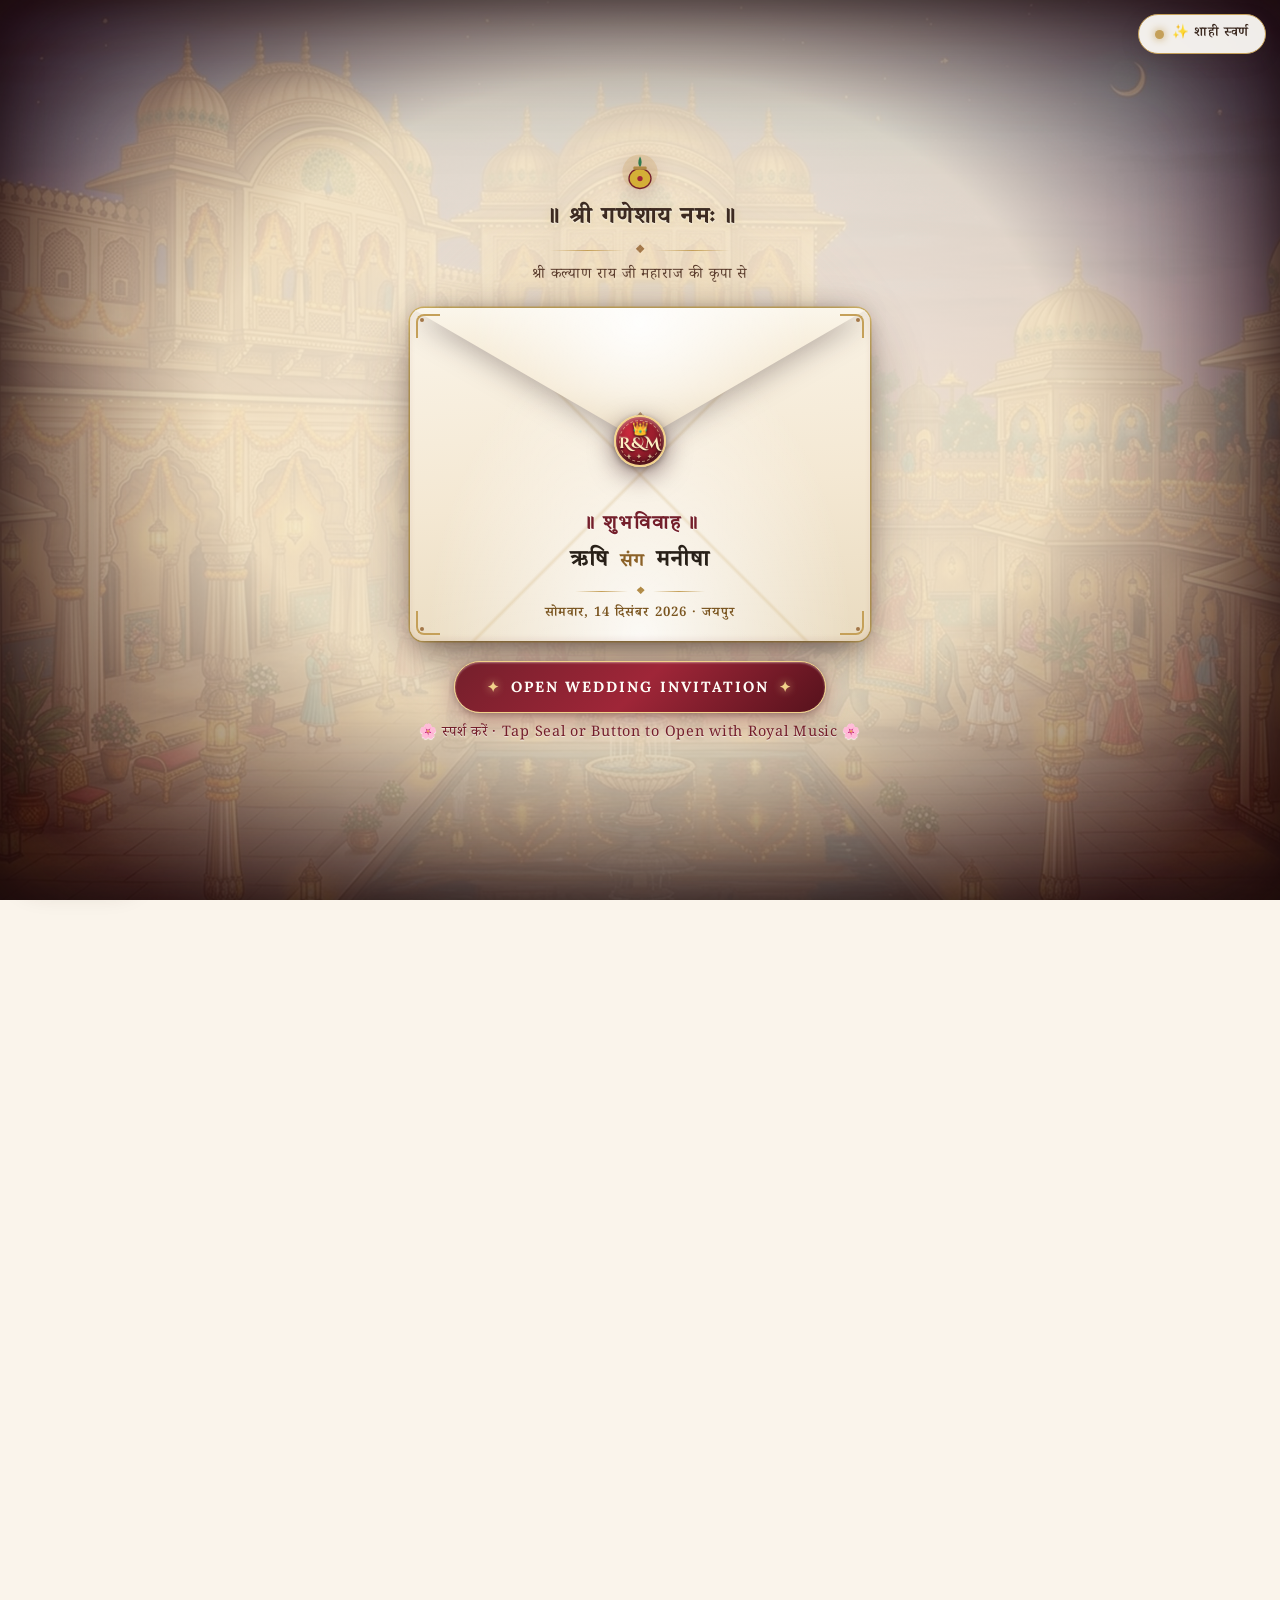
==== index.html @ 713d60d2 "Royal Rajasthani Wedding Invitation - Rishi & Manisha (Jaipur, Dec 14, 2026)" ====
<!DOCTYPE html>
<html lang="hi">
<head>
  <meta charset="UTF-8">
  <meta http-equiv="refresh" content="0; url=rajasthani/index.html">
  <meta name="viewport" content="width=device-width, initial-scale=1.0">
  <title>Rishi & Manisha · Royal Rajasthani Wedding Invitation</title>
  <script>
    window.location.replace("rajasthani/index.html" + window.location.search + window.location.hash);
  </script>
</head>
<body style="margin:0; min-height:100vh; display:flex; align-items:center; justify-content:center; background:#FFF9E9; font-family:sans-serif; text-align:center; padding:20px;">
  <div>
    <h2 style="color:#741F2B; margin:0 0 10px;">॥ श्री गणेशाय नमः ॥</h2>
    <p style="color:#B18A45; margin:0 0 15px;">Opening Royal Rajasthani Wedding Invitation...</p>
    <p><a href="rajasthani/index.html" style="color:#741F2B; text-decoration:underline; font-weight:bold;">Click here if not redirected automatically</a></p>
  </div>
</body>
</html>
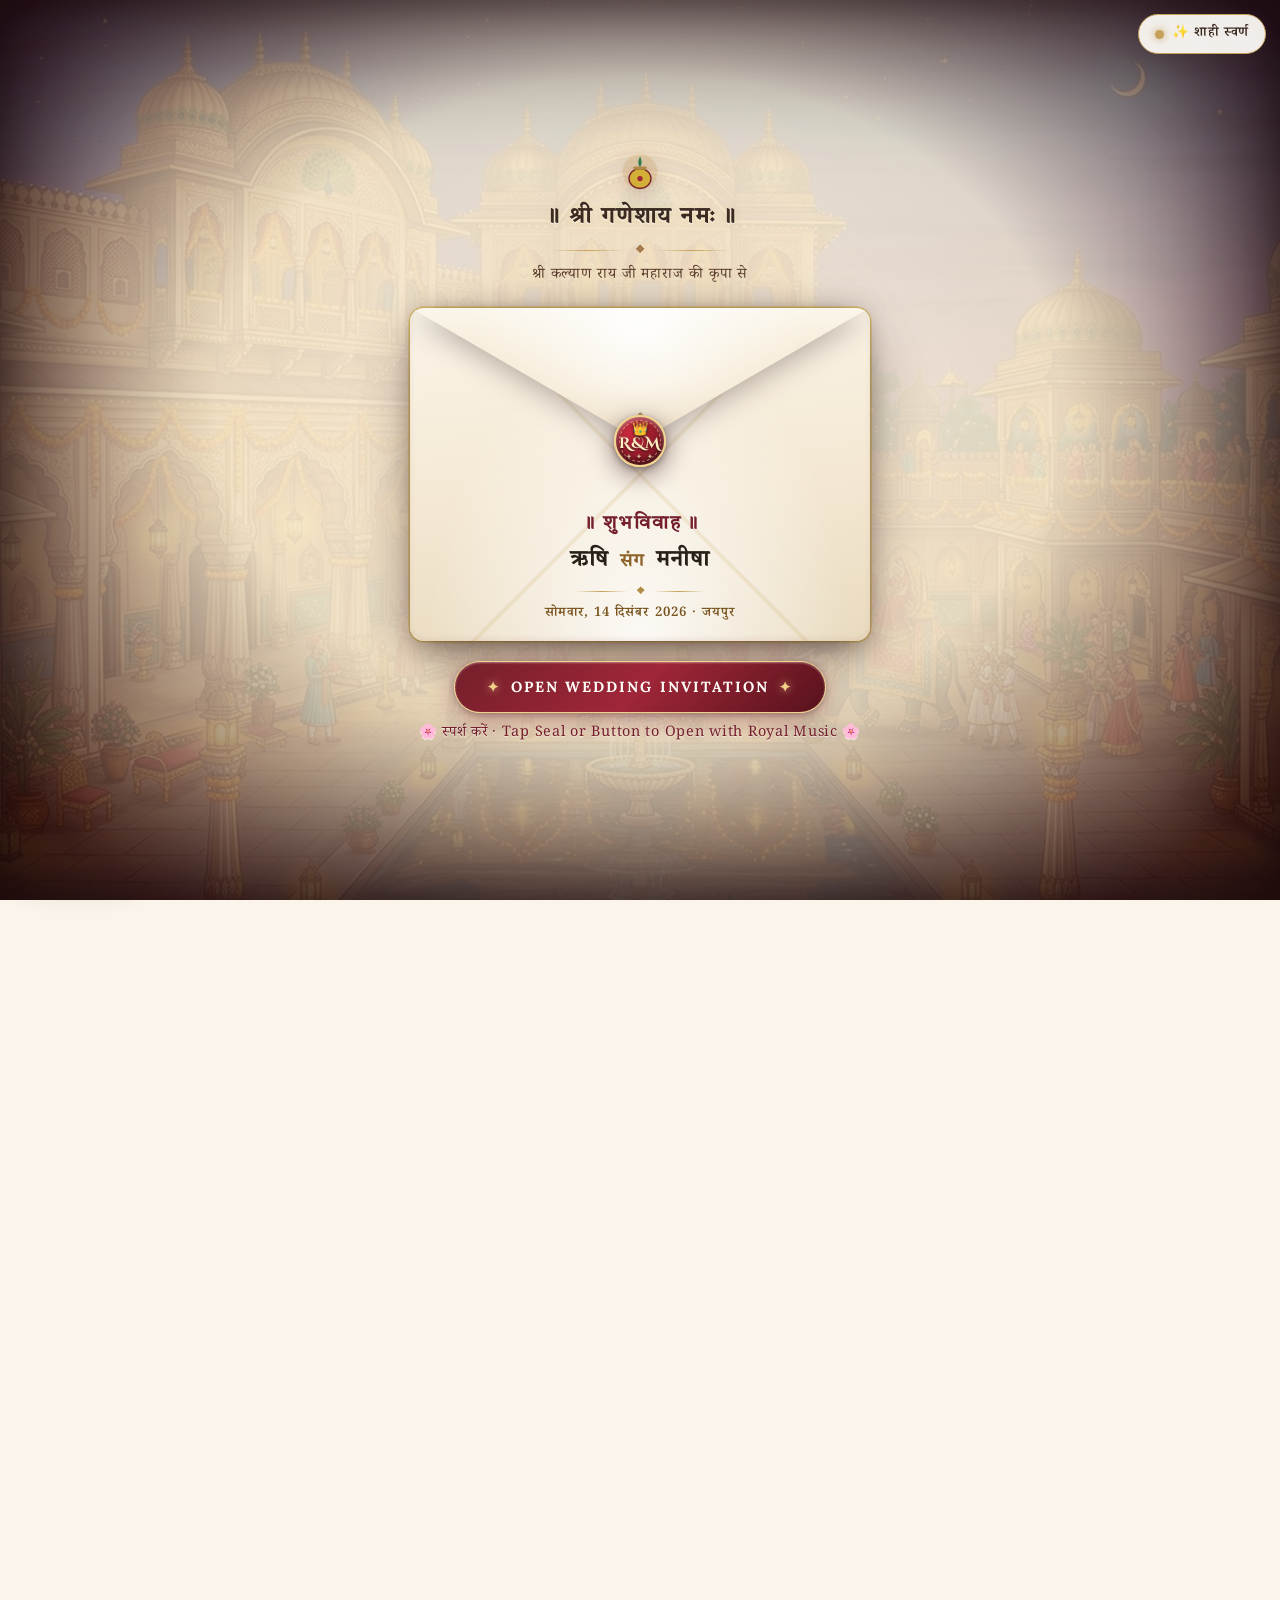
==== commit df0ead7e: "Configure root static deployment for Vercel and GitHub Pages with direct assets" ====
--- a/index.html
+++ b/index.html
@@ -1,19 +1,471 @@
 <!DOCTYPE html>
-<html lang="hi">
+<html lang="hi" data-theme="gold">
 <head>
   <meta charset="UTF-8">
-  <meta http-equiv="refresh" content="0; url=rajasthani/index.html">
-  <meta name="viewport" content="width=device-width, initial-scale=1.0">
-  <title>Rishi & Manisha · Royal Rajasthani Wedding Invitation</title>
-  <script>
-    window.location.replace("rajasthani/index.html" + window.location.search + window.location.hash);
-  </script>
+  <meta name="viewport" content="width=device-width, initial-scale=1.0, viewport-fit=cover">
+  <title>Rishi & Manisha · Shubh Vivah</title>
+  <meta name="description" content="ऋषि एवं मनीषा का शुभविवाह · सोमवार, 14 दिसंबर 2026 · जयपुर">
+  <meta name="theme-color" content="#FAF4EB">
+  <link rel="preconnect" href="https://fonts.googleapis.com">
+  <link rel="preconnect" href="https://fonts.gstatic.com" crossorigin>
+  <link href="https://fonts.googleapis.com/css2?family=Alex+Brush&family=Cinzel:wght@400;600;700;800&family=Cinzel+Decorative:wght@700&family=Cormorant+Garamond:ital,wght@0,400;0,600;0,700;1,400;1,600&family=Lora:ital,wght@0,400;0,500;0,600;1,400&family=Noto+Serif+Devanagari:wght@400;500;600;700&family=Tiro+Devanagari+Hindi:ital@0;1&display=swap" rel="stylesheet">
+  <link rel="stylesheet" href="styles.css?v=royal_v3">
 </head>
-<body style="margin:0; min-height:100vh; display:flex; align-items:center; justify-content:center; background:#FFF9E9; font-family:sans-serif; text-align:center; padding:20px;">
-  <div>
-    <h2 style="color:#741F2B; margin:0 0 10px;">॥ श्री गणेशाय नमः ॥</h2>
-    <p style="color:#B18A45; margin:0 0 15px;">Opening Royal Rajasthani Wedding Invitation...</p>
-    <p><a href="rajasthani/index.html" style="color:#741F2B; text-decoration:underline; font-weight:bold;">Click here if not redirected automatically</a></p>
+<body class="is-locked">
+
+  <!-- ============ ROYAL RAJASTHANI WELCOME EXPERIENCE ============ -->
+  <div id="intro" class="intro" aria-label="Royal Rajasthani Wedding Invitation">
+    <div class="intro-backdrop"></div>
+    <div class="intro-vignette"></div>
+    <div class="intro-glow"></div>
+
+    <header class="intro-header">
+      <div class="intro-kalash-badge" aria-hidden="true">
+        <svg viewBox="0 0 40 40"><circle cx="20" cy="20" r="16" fill="#C5A059" opacity=".25"/><path d="M20 6 q-3 6 0 10 q3-5 0-10" fill="#2E7A4E"/><ellipse cx="20" cy="26" rx="10" ry="9" fill="#D4AF37" stroke="#741F2B" stroke-width="1.2"/><rect x="14" y="15" width="12" height="3" rx="1" fill="#B18A45"/><circle cx="20" cy="26" r="2.4" fill="#9F2638"/></svg>
+      </div>
+      <p class="intro-mantra tiro">॥ श्री गणेशाय नमः ॥</p>
+      <div class="intro-header-divider"><span></span><b>❖</b><span></span></div>
+      <p class="intro-subhead deva">श्री कल्याण राय जी महाराज की कृपा से</p>
+    </header>
+
+    <!-- Royal Rajasthani Envelope Box -->
+    <div class="envelope" id="envelope" role="button" tabindex="0" aria-label="Tap to open royal wedding invitation">
+      <!-- 4 Ornate Gold Corner Accents -->
+      <span class="env-corner env-corner--tl"></span>
+      <span class="env-corner env-corner--tr"></span>
+      <span class="env-corner env-corner--bl"></span>
+      <span class="env-corner env-corner--br"></span>
+
+      <!-- Inner Back Liner (Silk Velvet Lining with Gold Jaali) -->
+      <div class="env-back">
+        <div class="env-liner"></div>
+      </div>
+
+      <!-- The Royal Gold-Framed Letter Card (hidden inside pocket, glides up majestically on open) -->
+      <div class="env-letter" id="envLetter">
+        <div class="letter-card">
+          <div class="letter-border">
+            <span class="lc-corner lc-tl"></span>
+            <span class="lc-corner lc-tr"></span>
+            <span class="lc-corner lc-bl"></span>
+            <span class="lc-corner lc-br"></span>
+            <p class="letter-mantra deva">॥ ॐ श्री गणेशाय नमः ॥</p>
+            <h3 class="letter-shubh tiro">॥ शुभविवाह ॥</h3>
+            <div class="letter-monogram"><span>R</span><i>&amp;</i><span>M</span></div>
+            <h2 class="letter-couple">RISHI <em>&amp;</em> MANISHA</h2>
+            <div class="letter-divider"><span></span><b>❖</b><span></span></div>
+            <p class="letter-date deva">सोमवार, 14 दिसंबर, 2026</p>
+            <p class="letter-loc">जयपुर, राजस्थान</p>
+          </div>
+        </div>
+      </div>
+
+      <!-- Envelope Front Pocket (Solid Rich Parchment with Gold Foil Embossing) -->
+      <div class="env-pocket">
+        <div class="pocket-content">
+          <p class="pocket-shubh tiro">॥ शुभविवाह ॥</p>
+          <h3 class="pocket-couple tiro">ऋषि <em>संग</em> मनीषा</h3>
+          <div class="pocket-divider"><span></span><b>❖</b><span></span></div>
+          <p class="pocket-auspicious deva">सोमवार, 14 दिसंबर 2026 · जयपुर</p>
+        </div>
+      </div>
+
+      <!-- The Royal Scalloped Arch Flap -->
+      <div class="env-flap" id="envFlap">
+        <div class="flap-body">
+          <div class="flap-gold-trim"></div>
+          <div class="flap-motif">❖</div>
+        </div>
+      </div>
+
+      <!-- 3D Royal Lac Wax Seal (शाही मुहर) -->
+      <button class="env-seal" id="seal" aria-label="Open wedding invitation with Royal Wax Seal" title="Click to break seal & open invitation">
+        <div class="seal-glow"></div>
+        <div class="seal-ring"></div>
+        <div class="seal-stamp">
+          <span class="seal-crown">👑</span>
+          <span class="seal-text">R&amp;M</span>
+          <span class="seal-sub">✦ ✦ ✦</span>
+        </div>
+      </button>
+    </div>
+
+    <!-- Grand Call To Action -->
+    <div class="intro-actions">
+      <button class="btn btn--royal intro-btn" id="openBtn">
+        <span class="btn-shimmer"></span>
+        <span class="btn-gem">✦</span>
+        <span class="btn-label">OPEN WEDDING INVITATION</span>
+        <span class="btn-gem">✦</span>
+      </button>
+      <p class="intro-hint">🌸 स्पर्श करें · Tap Seal or Button to Open with Royal Music 🌸</p>
+    </div>
   </div>
+
+  <!-- ============ TOP CONTROLS: THEME ============ -->
+  <div class="top-controls" id="topControls">
+    <button class="theme-pill" id="themeToggle" aria-label="Toggle theme: Gold / Ruby" title="Switch Theme">
+      <span class="pill-dot" id="themeDot"></span>
+      <span id="themeText">✨ शाही स्वर्ण</span>
+    </button>
+  </div>
+
+  <!-- ============ FLOATING MUSIC PLAYER ============ -->
+  <div class="music" id="music" hidden>
+    <button class="music-disc" id="playBtn" aria-label="Play music" title="Play / Pause">
+      <svg viewBox="0 0 48 48" aria-hidden="true"><circle cx="24" cy="24" r="22" fill="#3C2A21" stroke="#C5A059" stroke-width="2"/><circle cx="24" cy="24" r="15" fill="none" stroke="#C5A059" stroke-width=".8" stroke-dasharray="2 3"/><circle cx="24" cy="24" r="6" fill="#C5A059"/></svg>
+      <span class="music-state" id="playIcon">▶</span>
+    </button>
+    <div class="music-bars" aria-hidden="true"><i></i><i></i><i></i><i></i></div>
+    <button class="music-mute" id="muteBtn" aria-label="Mute" title="Mute / Unmute">🔊</button>
+  </div>
+
+  <main id="main">
+
+    <!-- ============ HERO ============ -->
+    <section id="hero" class="screen hero">
+      <div class="screen-bg hero-bg" id="heroBg">
+        <video class="screen-video" autoplay muted loop playsinline preload="auto">
+          <source media="(orientation: portrait)" src="assets/hero-portrait.mp4" type="video/mp4">
+          <source media="(orientation: landscape)" src="assets/hero-landscape.mp4" type="video/mp4">
+          <source src="assets/hero.mp4" type="video/mp4">
+        </video>
+        <picture class="screen-pic">
+          <source media="(orientation: portrait)" srcset="assets/hero-portrait.jpg">
+          <source media="(orientation: landscape)" srcset="assets/hero-landscape.jpg">
+          <img src="assets/hero-landscape.jpg" alt="Jaipur palace at golden hour seen through a carved jharokha arch" loading="eager">
+        </picture>
+      </div>
+      <div class="hero-content">
+        <p class="h-script">Save the Date</p>
+        <p class="h-line deva hero-mantra">|| ॐ श्री गणेशाय नमः ||</p>
+        <div class="h-line monogram"><span>R</span><i>&amp;</i><span>M</span></div>
+        <h1 class="h-line hero-names">RISHI <em>&amp;</em> MANISHA</h1>
+        <p class="hero-subtitle">ARE GETTING MARRIED</p>
+        <div class="h-line divider"><span></span><b>❖</b><span></span></div>
+        <p class="h-line deva hero-date">सोमवार, 14 दिसंबर, 2026</p>
+      </div>
+      <img class="feather feather--l" id="featherL" src="assets/peacock-feather.svg" alt="" aria-hidden="true">
+      <img class="feather feather--r" id="featherR" src="assets/peacock-feather.svg" alt="" aria-hidden="true">
+      <a href="#ganesh" class="scroll-ind" aria-label="Scroll down"><span></span>Scroll</a>
+    </section>
+
+    <!-- ============ GANESHA ============ -->
+    <section id="ganesh" class="screen ganesh">
+      <div class="screen-bg">
+        <video class="screen-video" autoplay muted loop playsinline preload="metadata">
+          <source media="(orientation: portrait)" src="assets/ganesh-portrait.mp4" type="video/mp4">
+          <source media="(orientation: landscape)" src="assets/ganesh-landscape.mp4" type="video/mp4">
+          <source src="assets/ganesh.mp4" type="video/mp4">
+        </video>
+        <picture class="screen-pic">
+          <source media="(orientation: portrait)" srcset="assets/ganesh-portrait.jpg">
+          <source media="(orientation: landscape)" srcset="assets/ganesh-landscape.jpg">
+          <img src="assets/ganesh-landscape.jpg" alt="Devotional ivory temple background with diyas" loading="lazy">
+        </picture>
+      </div>
+      <div class="ganesh-content">
+        <p class="ganesh-kuldevi deva reveal">|| जय जमवाय माता || &nbsp;❖&nbsp; || श्री हनुमन्ते नमः || &nbsp;❖&nbsp; || श्री भैरूजी महाराज ||</p>
+        <h2 class="tiro ganesh-title reveal">|| श्री गणेशाय नमः ||</h2>
+        <img class="ganesha reveal" src="assets/ganesha.webp" alt="Lord Ganesha illustration in black and antique gold">
+        <p class="shloka deva reveal">विघ्न हरण मंगल करण, गणनायक गणराज।<br>प्रथम निमंत्रण आपको, सकल सुधारो काज॥</p>
+        <p class="shloka deva reveal" style="font-size:0.95rem; opacity:0.85; margin-top:6px;">ॐ वक्रतुण्ड महाकाय, सूर्य कोटि समप्रभः। निर्विघ्नं कुरु मे देव, सर्व कार्येषु सर्वदा॥</p>
+        <div class="interactive-diya-row reveal" style="display:flex; justify-content:center; gap:24px; margin-top:18px;">
+          <button class="interactive-diya" title="Click to light sacred diya / दीप प्रज्ज्वलित करें" aria-label="Light holy lamp">
+            <svg viewBox="0 0 40 40"><circle cx="20" cy="20" r="16" fill="#D8B26E" opacity=".2"/><path class="flame" d="M20 5 q-4 8 0 14 q4-6 0-14z" fill="#FFA500"/><path d="M10 24 q10 8 20 0 q-4 8-10 8 t-10-8z" fill="#C5A059" stroke="#7A5A2A"/><ellipse cx="20" cy="24" rx="10" ry="3" fill="#FFE6A8"/></svg>
+          </button>
+          <button class="interactive-diya" title="Click to light sacred diya / दीप प्रज्ज्वलित करें" aria-label="Light holy lamp">
+            <svg viewBox="0 0 40 40"><circle cx="20" cy="20" r="16" fill="#D8B26E" opacity=".2"/><path class="flame" d="M20 5 q-4 8 0 14 q4-6 0-14z" fill="#FFA500"/><path d="M10 24 q10 8 20 0 q-4 8-10 8 t-10-8z" fill="#C5A059" stroke="#7A5A2A"/><ellipse cx="20" cy="24" rx="10" ry="3" fill="#FFE6A8"/></svg>
+          </button>
+        </div>
+      </div>
+    </section>
+
+    <!-- ============ INVITATION CARD ============ -->
+    <section id="invite" class="screen invite">
+      <div class="screen-bg">
+        <video class="screen-video" autoplay muted loop playsinline preload="metadata">
+          <source media="(orientation: portrait)" src="assets/invite-portrait.mp4" type="video/mp4">
+          <source media="(orientation: landscape)" src="assets/invite-landscape.mp4" type="video/mp4">
+          <source src="assets/invite.mp4" type="video/mp4">
+        </video>
+        <picture class="screen-pic">
+          <source media="(orientation: portrait)" srcset="assets/invite-portrait.jpg">
+          <source media="(orientation: landscape)" srcset="assets/invite-landscape.jpg">
+          <img src="assets/invite-landscape.jpg" alt="Deep royal gold velvet background with fine gold embroidery" loading="lazy">
+        </picture>
+      </div>
+      <article class="card reveal" id="inviteCard">
+        <span class="corner c-tl"></span><span class="corner c-tr"></span><span class="corner c-bl"></span><span class="corner c-br"></span>
+        <div class="card-inner deva">
+          <div class="card-kalash" aria-hidden="true">
+            <svg viewBox="0 0 60 60"><path d="M30 6 q-6 8 0 14 q6-6 0-14z M22 10 q-2 8 6 10 M38 10 q2 8-6 10" fill="#B5592E"/><ellipse cx="30" cy="40" rx="16" ry="14" fill="#C5A15D" stroke="#3C2A21"/><rect x="22" y="22" width="16" height="6" rx="2" fill="#B18A45"/><path d="M22 40 h16" stroke="#3C2A21"/><circle cx="30" cy="40" r="3" fill="#8E2838"/></svg>
+          </div>
+          <p class="c-sm">परमपिता परमेश्वर की असीम अनुकम्पा से</p>
+          <p class="c-strong">श्रीमती विद्या देवी एवं स्व. पं. श्री मुन्नालाल मिश्र</p>
+          <p class="c-sm">अपने सुपौत्र</p>
+          <p class="c-name tiro">आयुष्मान ऋषि</p>
+          <p class="c-par">(सुपुत्र श्रीमती ममता देवी एवं पं. श्री राजेन्द्र कुमार मिश्र)</p>
+          <p class="c-sm">निवासी - जयपुर</p>
+          <p class="c-sang tiro"><span></span>संग<span></span></p>
+          <p class="c-name tiro">आयुष्मती मनीषा</p>
+          <p class="c-par">(सुपौत्री श्रीमती गीता देवी एवं स्व. श्री भोलाराम शर्मा)</p>
+          <p class="c-par">(सुपुत्री श्रीमती संगीता देवी एवं श्री रामचरण शर्मा)</p>
+          <p class="c-sm">निवासी - शिवाजी नगर (जयपुर)</p>
+          <p class="c-sm">के</p>
+          <p class="c-band tiro">|| मंगल परिणय-सूत्र-बन्धन ||</p>
+          <p class="c-body">की मधुर बेला पर वर-वधू को स्नेहिल आशीर्वाद प्रदान करने हेतु आपको सादर आमंत्रित करते हैं।</p>
+        </div>
+      </article>
+    </section>
+
+    <!-- ============ BRIDE & GROOM ============ -->
+    <section id="couple" class="screen couple">
+      <div class="screen-bg">
+        <video class="screen-video" autoplay muted loop playsinline preload="metadata">
+          <source media="(orientation: portrait)" src="assets/couple-portrait.mp4" type="video/mp4">
+          <source media="(orientation: landscape)" src="assets/couple-landscape.mp4" type="video/mp4">
+          <source src="assets/couple.mp4" type="video/mp4">
+        </video>
+        <picture class="screen-pic">
+          <source media="(orientation: portrait)" srcset="assets/couple-portrait.jpg">
+          <source media="(orientation: landscape)" srcset="assets/couple-landscape.jpg">
+          <img src="assets/couple-landscape.jpg" alt="Interior of royal Rajasthani palace hall" loading="lazy">
+        </picture>
+      </div>
+      <div class="couple-wrap">
+        <header class="sec-head sec-head--light reveal">
+          <p class="eyebrow-script">Celebrating the Moments</p>
+          <h2 class="meet-title">OUR MOMENTS</h2>
+          <div class="divider"><span></span><b>❖</b><span></span></div>
+          <p class="deva sub">॥ वर · वधू परिचय ॥</p>
+        </header>
+        <div class="couple-grid">
+          <figure class="person person--groom reveal">
+            <div class="person-frame">
+              <video class="person-video" autoplay muted loop playsinline preload="metadata">
+                <source src="assets/groom.mp4" type="video/mp4">
+              </video>
+              <img src="assets/groom.webp" alt="Portrait of the groom Rishi in a royal Rajasthani safa and sherwani">
+            </div>
+            <figcaption>
+              <span class="role">THE GROOM · वर</span>
+              <h3 class="tiro">आयुष्मान ऋषि</h3>
+              <p class="card-quote">"In her warmth and grace, I found my lifelong home."</p>
+              <div class="card-p-divider"><span></span><b>❖</b><span></span></div>
+              <p class="deva parents">सुपुत्र श्रीमती ममता देवी एवं<br>पं. श्री राजेन्द्र कुमार मिश्र</p>
+              <p class="loc">📍 <span class="deva">जयपुर</span></p>
+            </figcaption>
+          </figure>
+          <div class="couple-mono reveal" aria-hidden="true">
+            <div class="monogram monogram--ring"><span>R</span><i>&amp;</i><span>M</span></div>
+          </div>
+          <figure class="person person--bride reveal">
+            <div class="person-frame">
+              <video class="person-video" autoplay muted loop playsinline preload="metadata">
+                <source src="assets/bride.mp4" type="video/mp4">
+              </video>
+              <img src="assets/bride.webp" alt="Portrait of the bride Manisha in a red Rajasthani odhni and bridal jewellery">
+            </div>
+            <figcaption>
+              <span class="role">THE BRIDE · वधू</span>
+              <h3 class="tiro">आयुष्मती मनीषा</h3>
+              <p class="card-quote">"In his gentle presence, I found my forever anchor."</p>
+              <div class="card-p-divider"><span></span><b>❖</b><span></span></div>
+              <p class="deva parents">सुपुत्री श्रीमती गीता देवी एवं स्व. श्री भोलाराम शर्मा<br>श्रीमती संगीता देवी एवं श्री रामचरण शर्मा</p>
+              <p class="loc">📍 <span class="deva">शिवाजी नगर, जयपुर</span></p>
+            </figcaption>
+          </figure>
+        </div>
+      </div>
+    </section>
+
+    <!-- ============ COUNTDOWN ============ -->
+    <section id="countdown" class="screen countdown">
+      <div class="screen-bg">
+        <video class="screen-video" autoplay muted loop playsinline preload="metadata">
+          <source media="(orientation: portrait)" src="assets/countdown-portrait.mp4" type="video/mp4">
+          <source media="(orientation: landscape)" src="assets/countdown-landscape.mp4" type="video/mp4">
+          <source src="assets/countdown.mp4" type="video/mp4">
+        </video>
+        <picture class="screen-pic">
+          <source media="(orientation: portrait)" srcset="assets/countdown-portrait.jpg">
+          <source media="(orientation: landscape)" srcset="assets/countdown-landscape.jpg">
+          <img src="assets/countdown-landscape.jpg" alt="Jaipur skyline at sunset with pink sandstone palace" loading="lazy">
+        </picture>
+      </div>
+      <div class="cd-wrap">
+        <header class="sec-head reveal">
+          <p class="eyebrow-script">Counting the days</p>
+          <h2 class="cd-title">COUNT DOWN</h2>
+          <div class="divider"><span></span><b>❖</b><span></span></div>
+          <p class="deva sub">सोमवार, 14 दिसंबर 2026</p>
+        </header>
+        <div class="cd-grid reveal" id="cd" role="timer" aria-live="off">
+          <div class="cd-tile"><b id="cdD">00</b><span>Days<i class="deva">दिन</i></span></div>
+          <div class="cd-tile"><b id="cdH">00</b><span>Hours<i class="deva">घंटे</i></span></div>
+          <div class="cd-tile"><b id="cdM">00</b><span>Minutes<i class="deva">मिनट</i></span></div>
+          <div class="cd-tile"><b id="cdS">00</b><span>Seconds<i class="deva">सेकंड</i></span></div>
+        </div>
+        <p class="cd-done deva" id="cdDone" hidden>शुभ घड़ी आ गई! · The auspicious day is here</p>
+      </div>
+    </section>
+
+    <!-- ============ EVENTS ============ -->
+    <section id="events" class="events">
+      <header class="sec-head reveal">
+        <p class="eyebrow-script">Wedding Festivities</p>
+        <h2>THE ROYAL CELEBRATIONS</h2>
+        <div class="divider"><span></span><b>❖</b><span></span></div>
+        <p class="deva sub">॥ मांगलिक कार्यक्रम ॥</p>
+      </header>
+      <div class="events-grid" id="timeline"></div>
+    </section>
+
+    <!-- ============ VENUE ============ -->
+    <section id="venue" class="screen venue">
+      <div class="screen-bg">
+        <video class="screen-video" autoplay muted loop playsinline preload="metadata">
+          <source media="(orientation: portrait)" src="assets/venue-portrait.mp4" type="video/mp4">
+          <source media="(orientation: landscape)" src="assets/venue-landscape.mp4" type="video/mp4">
+          <source src="assets/venue.mp4" type="video/mp4">
+        </video>
+        <picture class="screen-pic">
+          <source media="(orientation: portrait)" srcset="assets/venue-portrait.jpg">
+          <source media="(orientation: landscape)" srcset="assets/venue-landscape.jpg">
+          <img src="assets/venue-landscape.jpg" alt="Wedding garden at night with a decorated mandap" loading="lazy">
+        </picture>
+      </div>
+      <div class="venue-wrap">
+        <article class="venue-card reveal">
+          <p class="eyebrow-script">Our Venue</p>
+          <h2 class="tiro venue-name">ॐ राधिका मैरिज गार्डन</h2>
+          <p class="deva venue-addr"><span class="pin">📍</span> मार्बल मंडी चौराहा, कालवाड़ रोड, जयपुर।</p>
+          <div class="map">
+            <iframe title="Map: Om Radhika Marriage Garden, Kalwar Road, Jaipur" loading="lazy" referrerpolicy="no-referrer-when-downgrade"
+              src="https://maps.google.com/maps?q=Om%20Radhika%20Marriage%20Garden%2C%20Marble%20Mandi%20Chauraha%2C%20Kalwar%20Road%2C%20Jaipur&z=15&output=embed"></iframe>
+          </div>
+          <div class="btn-row">
+            <a class="btn btn--maroon" target="_blank" rel="noopener" href="https://www.google.com/maps/dir/?api=1&destination=Om%20Radhika%20Marriage%20Garden%2C%20Marble%20Mandi%20Chauraha%2C%20Kalwar%20Road%2C%20Jaipur">Get Directions</a>
+            <a class="btn btn--line" target="_blank" rel="noopener" href="https://www.google.com/maps/search/?api=1&query=Om%20Radhika%20Marriage%20Garden%2C%20Kalwar%20Road%2C%20Jaipur">Open in Maps</a>
+          </div>
+        </article>
+        <article class="venue-card venue-card--sm reveal">
+          <div class="baraat-icon" aria-hidden="true">
+            <svg viewBox="0 0 64 64"><ellipse cx="32" cy="20" rx="20" ry="7" fill="#C5A15D" stroke="#741F2B" stroke-width="1.5"/><path d="M12 20 v22 c0 4 9 7 20 7 s20-3 20-7 V20" fill="#9F2638" stroke="#741F2B" stroke-width="1.5"/><path d="M12 24 L52 40 M52 24 L12 40" stroke="#E8D5A7" stroke-width="2"/><path d="M8 8 l12 10 M56 8 l-12 10" stroke="#282018" stroke-width="2.5" stroke-linecap="round"/></svg>
+          </div>
+          <p class="eyebrow-script">Baraat Departure</p>
+          <h3 class="tiro">श्री बालाजी बाग मैरिज गार्डन</h3>
+          <p class="deva venue-addr">नृसिंह विहार, डी.जी. फार्म के पास।</p>
+          <p class="baraat-time"><b>14 December 2026 · 3:00 PM</b><br><span class="deva">बारात निकासी (निवास स्थान से)</span></p>
+          <a class="btn btn--line" target="_blank" rel="noopener" href="https://www.google.com/maps/dir/?api=1&destination=Shri%20Balaji%20Bagh%20Marriage%20Garden%2C%20Nrisingh%20Vihar%2C%20Jaipur">Get Directions</a>
+        </article>
+      </div>
+    </section>
+
+    <!-- ============ FAMILY ============ -->
+    <section id="family" class="family">
+      <header class="sec-head reveal">
+        <p class="eyebrow-script">With the blessings of</p>
+        <h2>OUR FAMILIES</h2>
+        <div class="divider"><span></span><b>❖</b><span></span></div>
+        <p class="deva sub">॥ समस्त परिवारजन ॥</p>
+      </header>
+      <div class="family-grid" id="familyGrid"></div>
+    </section>
+
+    <!-- ============ CONTACT ============ -->
+    <section id="contact" class="contact">
+      <header class="sec-head reveal">
+        <p class="eyebrow-script">Hosted with love</p>
+        <h2>WITH LOVE AND BLESSINGS</h2>
+        <div class="divider"><span></span><b>❖</b><span></span></div>
+      </header>
+      <div class="contact-grid">
+        <article class="gcard reveal">
+          <h3 class="tiro">प्रेषक</h3>
+          <ul class="deva names">
+            <li>पं. बाबूलाल मिश्र</li>
+            <li>पं. राजेन्द्र कुमार मिश्र</li>
+            <li>पं. विष्णु मिश्र</li>
+          </ul>
+          <p class="deva addr">प्लॉट नं. 62, संजय नगर, निवारू रोड, झोटवाड़ा, जयपुर।</p>
+          <div class="phones">
+            <div class="phone"><span>94603 85222</span><a class="chip" href="tel:+919460385222">📞 Call</a><a class="chip chip--wa" target="_blank" rel="noopener" href="https://wa.me/919460385222">WhatsApp</a></div>
+            <div class="phone"><span>77429 07042</span><a class="chip" href="tel:+917742907042">📞 Call</a><a class="chip chip--wa" target="_blank" rel="noopener" href="https://wa.me/917742907042">WhatsApp</a></div>
+          </div>
+        </article>
+        <article class="gcard reveal">
+          <h3 class="tiro">प्रतिष्ठान</h3>
+          <div class="biz">
+            <p class="deva biz-name">मुन्नालाल राजेन्द्र कुमार मिश्र</p>
+            <p class="deva addr">2115, खजानें वालों का रास्ता, जयपुर।</p>
+          </div>
+          <div class="biz">
+            <p class="deva biz-name">विनायक इलेक्ट्रिकल्स</p>
+            <div class="phone"><span>82091 99864</span><a class="chip" href="tel:+918209199864">📞 Call</a><a class="chip chip--wa" target="_blank" rel="noopener" href="https://wa.me/918209199864">WhatsApp</a></div>
+          </div>
+        </article>
+      </div>
+    </section>
+
+    <!-- ============ RSVP ============ -->
+    <section id="rsvp" class="rsvp">
+      <header class="sec-head reveal">
+        <p class="eyebrow-script">Kindly respond</p>
+        <h2>CONFIRM YOUR PRESENCE</h2>
+        <div class="divider"><span></span><b>❖</b><span></span></div>
+        <p class="deva sub">आपकी उपस्थिति हमारा सौभाग्य</p>
+      </header>
+      <form class="rsvp-form reveal" id="rsvpForm" novalidate>
+        <label>Guest Name <span class="deva">· अतिथि का नाम</span>
+          <input name="name" required autocomplete="name" placeholder="Your full name">
+        </label>
+        <label>Mobile Number <span class="deva">· मोबाइल नंबर</span>
+          <input name="phone" required inputmode="tel" autocomplete="tel" placeholder="10-digit mobile number" pattern="[0-9+\s-]{10,15}">
+        </label>
+        <label>Number of Guests <span class="deva">· अतिथि संख्या</span>
+          <input name="guests" type="number" min="1" max="20" value="1" required>
+        </label>
+        <fieldset>
+          <legend>Will you attend? <span class="deva">· क्या आप पधारेंगे?</span></legend>
+          <label class="radio"><input type="radio" name="attend" value="yes" checked><span>Joyfully accept · <i class="deva">अवश्य पधारेंगे</i></span></label>
+          <label class="radio"><input type="radio" name="attend" value="no"><span>Regretfully decline · <i class="deva">क्षमा करें</i></span></label>
+        </fieldset>
+        <label>Personal Message <span class="deva">· शुभकामना संदेश</span>
+          <textarea name="message" rows="3" placeholder="Your blessings for Rishi & Manisha"></textarea>
+        </label>
+        <p class="form-err" id="formErr" role="alert"></p>
+        <div class="btn-row">
+          <button class="btn btn--maroon" type="submit">Confirm Attendance</button>
+          <a class="btn btn--line" id="waFamily" target="_blank" rel="noopener" href="https://wa.me/919460385222?text=%E0%A4%A8%E0%A4%AE%E0%A4%B8%E0%A5%8D%E0%A4%A4%E0%A5%87%20%F0%9F%99%8F">Contact Family on WhatsApp</a>
+        </div>
+        <p class="rsvp-note">Your reply is sent to the family through WhatsApp — nothing is stored on this website.</p>
+      </form>
+    </section>
+
+    <footer class="footer">
+      <div class="monogram monogram--ring"><span>R</span><i>&amp;</i><span>M</span></div>
+      <p class="foot-names">Rishi &amp; Manisha</p>
+      <p class="deva">14 दिसंबर 2026 · जयपुर</p>
+      <p class="foot-small deva">आपके आगमन की प्रतीक्षा में — समस्त मिश्र परिवार</p>
+    </footer>
+  </main>
+
+  <!-- RSVP confirmation overlay -->
+  <div class="overlay" id="overlay" hidden>
+    <div class="ov-card" role="dialog" aria-modal="true" aria-labelledby="ovTitle">
+      <svg class="ov-check" viewBox="0 0 80 80" aria-hidden="true"><circle cx="40" cy="40" r="34" fill="none" stroke="#B18A45" stroke-width="3"/><path d="M24 41 l11 11 l22 -24" fill="none" stroke="#3C2A21" stroke-width="5" stroke-linecap="round" stroke-linejoin="round"/></svg>
+      <h3 id="ovTitle" class="tiro">धन्यवाद!</h3>
+      <p id="ovText">Your RSVP is ready. WhatsApp has opened with your message — please press <b>Send</b> there to confirm with the family.</p>
+      <div class="btn-row">
+        <a class="btn btn--maroon" id="ovWa" target="_blank" rel="noopener" href="#">Open WhatsApp again</a>
+        <button class="btn btn--line" id="ovClose">Close</button>
+      </div>
+    </div>
+  </div>
+
+  <script src="music.js?v=royal_v3"></script>
+  <script src="app.js?v=royal_v3"></script>
 </body>
 </html>
--- a/styles.css
+++ b/styles.css
@@ -0,0 +1,2299 @@
+/* ============ Royal Rajasthani Wedding · Rishi & Manisha ============
+   Theme: Warm Sandalwood Ivory, Roasted Espresso Bronze & Antique Gold
+   Inspired directly by the reference video design system
+==================================================================== */
+:root {
+  --f-en: 'Cinzel', serif;
+  --f-display: 'Cinzel Decorative', 'Cinzel', serif;
+  --f-roman: 'Cormorant Garamond', 'Cinzel', serif;
+  --f-script: 'Alex Brush', cursive;
+  --f-body: 'Lora', Georgia, serif;
+  --f-deva: 'Noto Serif Devanagari', serif;
+  --f-tiro: 'Tiro Devanagari Hindi', 'Rozha One', 'Noto Serif Devanagari', serif;
+  --sat: env(safe-area-inset-top, 0px);
+  --sar: env(safe-area-inset-right, 0px);
+  --sab: env(safe-area-inset-bottom, 0px);
+  --sal: env(safe-area-inset-left, 0px);
+}
+
+/* Primary Theme: Royal Sandalwood & Gold (Video matched) */
+:root, [data-theme="gold"], [data-theme="emerald"] {
+  --ivory: #FAF4EB;          /* Warm sandalwood ivory page background */
+  --ivory-light: #FFFDF9;    /* Pure warm white card background */
+  --parchment: #F5EBD7;      /* Warm golden parchment */
+  --cream: #F8EFE0;          /* Soft royal cream */
+  --champ: #F2E4CF;          /* Pale champagne */
+  --gold: #A37748;           /* Warm antique ochre/gold for script & accents */
+  --agold: #C5A059;          /* Rich antique gold for borders, dividers, icons */
+  --gold-foil: #D8B26E;      /* Bright gold foil highlight */
+  --maroon: #3C2A21;         /* Deep roasted espresso bronze for all prominent headings & titles */
+  --brown: #4A3525;          /* Deep rich cocoa for crisp, ultra-readable body text */
+  --brown-muted: #6B5240;    /* Warm cocoa for subtext, quotes, parent info */
+  --red: #8E2838;            /* Auspicious sacred kumkum / vermilion accent */
+  --gold-line: linear-gradient(90deg, transparent, #C5A059, transparent);
+  --gold-glow: rgba(197, 160, 89, 0.4);
+  --theme-shadow: rgba(60, 42, 33, 0.12);
+}
+
+/* Secondary Theme: Royal Ruby Velvet (Optional switch) */
+[data-theme="ruby"] {
+  --ivory: #FFF9E9;
+  --ivory-light: #FFFCF5;
+  --parchment: #F7E7CD;
+  --cream: #F5EBD5;
+  --champ: #E8D5A7;
+  --gold: #B18A45;
+  --agold: #C5A15D;
+  --gold-foil: #E8C66E;
+  --maroon: #741F2B;         /* Royal Ruby Velvet */
+  --brown: #2D1A1E;
+  --brown-muted: #5E3A42;
+  --red: #9F2638;
+  --gold-line: linear-gradient(90deg, transparent, var(--gold), transparent);
+  --gold-glow: rgba(197, 161, 93, 0.45);
+  --theme-shadow: rgba(116, 31, 43, 0.25);
+}
+
+* { box-sizing: border-box; margin: 0; padding: 0; }
+html { scroll-behavior: smooth; -webkit-text-size-adjust: 100%; overflow-x: hidden; }
+body {
+  background: var(--ivory);
+  color: var(--brown);
+  font-family: var(--f-body);
+  line-height: 1.6;
+  overflow-x: hidden;
+  width: 100%;
+  min-width: 320px;
+  -webkit-tap-highlight-color: transparent;
+}
+body.is-locked {
+  overflow: hidden;
+  height: 100vh;
+  height: 100svh;
+  height: 100dvh;
+  touch-action: none;
+}
+img { display: block; max-width: 100%; }
+a { color: inherit; }
+.deva { font-family: var(--f-deva); }
+.tiro { font-family: var(--f-tiro); font-weight: 500; }
+.btn, .chip, .theme-pill, .music-disc, .music-mute, .env-seal, .interactive-diya {
+  -webkit-tap-highlight-color: transparent;
+  touch-action: manipulation;
+}
+@media (prefers-reduced-motion: reduce) {
+  *, *::before, *::after { animation-duration: .01ms !important; transition-duration: .01ms !important; }
+  html { scroll-behavior: auto; }
+}
+
+/* ---------- Typography & Script Accents (Video Style) ---------- */
+.h-script, .eyebrow-script {
+  font-family: var(--f-script);
+  font-size: clamp(2.1rem, 5.2vw, 3rem);
+  color: var(--gold);
+  line-height: 1.1;
+  margin-bottom: 2px;
+  font-weight: 400;
+  text-shadow: 0 1px 2px rgba(255, 255, 255, 0.4);
+}
+.hero-content .h-script {
+  color: #F8EFE0;
+  font-size: clamp(2.4rem, 6vw, 3.8rem);
+  text-shadow: 0 2px 12px rgba(60, 42, 33, 0.8), 0 0 24px rgba(197, 160, 89, 0.5);
+}
+
+.sec-head { text-align: center; margin-bottom: 38px; }
+.sec-head .eyebrow, .eyebrow {
+  font-family: var(--f-body);
+  font-style: italic;
+  color: var(--gold);
+  font-size: 1.05rem;
+}
+.sec-head h2 {
+  font-family: var(--f-en);
+  font-weight: 700;
+  color: var(--maroon);
+  font-size: clamp(1.6rem, 4.6vw, 2.7rem);
+  letter-spacing: .12em;
+  line-height: 1.2;
+  margin: 4px 0 8px;
+}
+.sec-head .sub {
+  color: var(--gold);
+  font-size: 1.15rem;
+  font-weight: 500;
+}
+.sec-head--light h2 { color: var(--maroon); }
+.sec-head--light .sub { color: var(--gold); }
+
+.divider {
+  display: flex;
+  align-items: center;
+  gap: 12px;
+  justify-content: center;
+  color: var(--agold);
+  width: min(340px, 70vw);
+  margin: 0 auto;
+}
+.divider span { flex: 1; height: 1.5px; background: var(--gold-line); transform-origin: center; }
+.divider b { font-weight: 400; font-size: 1rem; color: var(--agold); }
+
+.reveal {
+  opacity: 0;
+  transform: translateY(32px);
+  transition: opacity 0.9s ease, transform 0.9s cubic-bezier(.2,.7,.2,1);
+}
+.reveal.is-in { opacity: 1; transform: none; }
+
+/* ---------- Shared Monogram & Buttons ---------- */
+.monogram {
+  display: inline-flex;
+  align-items: center;
+  gap: .15em;
+  font-family: var(--f-display);
+  color: var(--maroon);
+  font-size: 1.6rem;
+  line-height: 1;
+}
+.monogram i {
+  font-family: var(--f-body);
+  font-style: italic;
+  color: var(--gold);
+  font-size: .8em;
+}
+.monogram--lg { font-size: clamp(2rem, 7vw, 3rem); }
+.monogram--ring {
+  width: 110px;
+  height: 110px;
+  justify-content: center;
+  border-radius: 50%;
+  font-size: 1.9rem;
+  border: 2px solid var(--agold);
+  box-shadow: 0 0 0 6px rgba(197,161,93,.2), inset 0 0 0 5px var(--ivory), inset 0 0 0 6px var(--agold);
+  background: var(--ivory-light);
+  color: var(--maroon);
+}
+
+.btn {
+  display: inline-flex;
+  align-items: center;
+  justify-content: center;
+  gap: 8px;
+  padding: 13px 26px;
+  border-radius: 4px;
+  font-family: var(--f-en);
+  font-weight: 700;
+  letter-spacing: .12em;
+  font-size: .82rem;
+  text-decoration: none;
+  cursor: pointer;
+  border: 0;
+  transition: transform .25s, box-shadow .25s, background .25s;
+}
+.btn:hover { transform: translateY(-2px); }
+.btn:focus-visible, button:focus-visible, a:focus-visible, input:focus-visible, textarea:focus-visible {
+  outline: 2px solid var(--agold);
+  outline-offset: 3px;
+}
+.btn--gold {
+  background: linear-gradient(180deg, #D9B872, var(--gold));
+  color: #FFFDF9;
+  box-shadow: 0 6px 20px rgba(163, 119, 72, 0.4), inset 0 0 0 1px rgba(255,255,255,.4);
+  text-shadow: 0 1px 2px rgba(60, 42, 33, 0.4);
+}
+.btn--maroon {
+  background: var(--maroon);
+  color: var(--ivory);
+  border: 1px solid var(--agold);
+  box-shadow: 0 6px 18px rgba(60, 42, 33, 0.28);
+}
+.btn--maroon:hover { background: #2E1E16; }
+.btn--line {
+  background: transparent;
+  color: var(--maroon);
+  box-shadow: inset 0 0 0 1.5px var(--gold);
+}
+.btn--line:hover { background: rgba(197, 160, 89, 0.12); }
+.btn-row { display: flex; flex-wrap: wrap; gap: 12px; justify-content: center; margin-top: 22px; }
+
+/* ---------- Screens & Backgrounds (Warm Sandalwood & Gold) ---------- */
+.screen {
+  position: relative;
+  min-height: 100vh;
+  min-height: 100svh;
+  overflow: hidden;
+  isolation: isolate;
+  background: var(--ivory);
+}
+.screen-bg {
+  position: absolute;
+  inset: 0;
+  width: 100%;
+  height: 100%;
+  z-index: -1;
+  pointer-events: none;
+  overflow: hidden;
+  background: var(--ivory);
+}
+.screen-bg .screen-pic,
+.screen-bg picture {
+  position: absolute;
+  inset: 0;
+  display: block;
+  width: 100%;
+  height: 100%;
+  z-index: 0;
+}
+.screen-bg img {
+  width: 100%;
+  height: 100%;
+  object-fit: cover;
+  object-position: center;
+  display: block;
+}
+/* Warm golden radial glow over backgrounds instead of dark green */
+.screen-bg::after {
+  content: '';
+  position: absolute;
+  inset: 0;
+  background: radial-gradient(circle at center, rgba(250, 244, 235, 0.22) 0%, rgba(245, 235, 215, 0.72) 100%);
+  z-index: 1;
+  pointer-events: none;
+}
+[data-theme="ruby"] .screen-bg::after {
+  background: radial-gradient(circle at center, rgba(255, 249, 233, 0.22) 0%, rgba(116, 31, 43, 0.35) 100%);
+}
+.screen-bg .screen-video {
+  position: absolute; inset: 0; width: 100%; height: 100%; object-fit: cover; object-position: center;
+  opacity: 0; transition: opacity .9s ease-in-out; z-index: 1; pointer-events: none;
+}
+.screen-bg .screen-video.is-playing { opacity: 1; }
+
+/* ============ ROYAL RAJASTHANI WELCOME EXPERIENCE ============ */
+.intro {
+  position: fixed;
+  inset: 0;
+  z-index: 1000;
+  display: flex;
+  flex-direction: column;
+  align-items: center;
+  justify-content: center;
+  gap: 20px;
+  padding: calc(20px + var(--sat)) 16px calc(24px + var(--sab));
+  background-color: #1a0f0a;
+  overflow: hidden;
+  perspective: 1600px;
+  transition: opacity 1.1s cubic-bezier(0.4, 0, 0.2, 1), transform 1.2s cubic-bezier(0.4, 0, 0.2, 1);
+}
+
+.intro-backdrop {
+  position: absolute;
+  inset: 0;
+  background:
+    radial-gradient(ellipse at 50% 45%, rgba(255, 248, 235, 0.94) 0%, rgba(246, 235, 212, 0.90) 45%, rgba(55, 25, 20, 0.78) 85%, rgba(26, 12, 10, 0.96) 100%),
+    url('assets/hero-landscape.jpg') center center / cover no-repeat;
+  filter: saturate(1.15) brightness(0.98);
+  transform: scale(1.04);
+  transition: transform 8s ease-out;
+  pointer-events: none;
+  z-index: 0;
+}
+
+.intro-vignette {
+  position: absolute;
+  inset: 0;
+  box-shadow: inset 0 0 120px 30px rgba(30, 10, 12, 0.65), inset 0 0 40px rgba(0, 0, 0, 0.4);
+  pointer-events: none;
+  z-index: 1;
+}
+
+.intro-glow {
+  position: absolute;
+  top: 50%;
+  left: 50%;
+  width: min(85vw, 540px);
+  aspect-ratio: 1;
+  transform: translate(-50%, -50%);
+  background: radial-gradient(circle, rgba(212, 175, 55, 0.32) 0%, rgba(197, 161, 93, 0.16) 42%, transparent 70%);
+  filter: blur(28px);
+  pointer-events: none;
+  z-index: 1;
+  animation: introGlowPulse 4s ease-in-out infinite alternate;
+}
+
+@keyframes introGlowPulse {
+  0% { transform: translate(-50%, -50%) scale(0.95); opacity: 0.75; }
+  100% { transform: translate(-50%, -50%) scale(1.08); opacity: 1; }
+}
+
+/* Intro Header */
+.intro-header {
+  position: relative;
+  z-index: 2;
+  display: flex;
+  flex-direction: column;
+  align-items: center;
+  text-align: center;
+  gap: 5px;
+  animation: introFadeDown 1s cubic-bezier(0.2, 0.8, 0.2, 1) both;
+}
+
+.intro-kalash-badge {
+  width: 44px;
+  height: 44px;
+  filter: drop-shadow(0 4px 10px rgba(116, 31, 43, 0.28));
+  transition: transform 0.4s ease;
+}
+.intro-kalash-badge:hover { transform: scale(1.08); }
+.intro-kalash-badge svg { width: 100%; height: 100%; display: block; }
+
+.intro-mantra {
+  font-family: var(--f-tiro);
+  font-size: clamp(1.15rem, 3.8vw, 1.45rem);
+  font-weight: 700;
+  color: var(--maroon);
+  letter-spacing: 0.08em;
+  text-shadow: 0 1px 2px rgba(255, 255, 255, 0.8), 0 2px 8px rgba(212, 175, 55, 0.25);
+  margin: 0;
+}
+
+.intro-header-divider {
+  display: flex;
+  align-items: center;
+  justify-content: center;
+  gap: 10px;
+  width: 180px;
+}
+.intro-header-divider span {
+  flex: 1;
+  height: 1px;
+  background: linear-gradient(90deg, transparent, var(--agold), transparent);
+}
+.intro-header-divider b {
+  font-size: 0.7rem;
+  color: var(--gold);
+}
+
+.intro-subhead {
+  font-family: var(--f-deva);
+  font-size: clamp(0.78rem, 2.4vw, 0.92rem);
+  color: #5c3e2e;
+  letter-spacing: 0.06em;
+  margin: 0;
+}
+
+/* ============ ROYAL ENVELOPE BOX ============ */
+.envelope {
+  position: relative;
+  z-index: 2;
+  width: min(90vw, 460px);
+  aspect-ratio: 1.38;
+  border-radius: 14px;
+  box-shadow:
+    0 24px 60px -8px rgba(35, 15, 18, 0.45),
+    0 8px 24px -4px rgba(60, 25, 20, 0.35),
+    0 0 0 1.5px rgba(212, 175, 55, 0.65),
+    inset 0 1px 2px rgba(255, 255, 255, 0.6);
+  transform-style: preserve-3d;
+  cursor: pointer;
+  transition: transform 0.4s cubic-bezier(0.2, 0.8, 0.2, 1), box-shadow 0.4s ease;
+}
+.envelope:hover {
+  transform: translateY(-4px) scale(1.01);
+  box-shadow:
+    0 30px 70px -6px rgba(35, 15, 18, 0.52),
+    0 12px 30px -4px rgba(60, 25, 20, 0.4),
+    0 0 0 2px rgba(212, 175, 55, 0.9);
+}
+
+/* 4 Ornate Gold Corner Accents */
+.env-corner {
+  position: absolute;
+  width: 24px;
+  height: 24px;
+  border: 2px solid var(--agold);
+  z-index: 8;
+  pointer-events: none;
+}
+.env-corner--tl { top: 6px; left: 6px; border-right: none; border-bottom: none; border-top-left-radius: 8px; }
+.env-corner--tr { top: 6px; right: 6px; border-left: none; border-bottom: none; border-top-right-radius: 8px; }
+.env-corner--bl { bottom: 6px; left: 6px; border-right: none; border-top: none; border-bottom-left-radius: 8px; }
+.env-corner--br { bottom: 6px; right: 6px; border-left: none; border-top: none; border-bottom-right-radius: 8px; }
+.env-corner::after {
+  content: '';
+  position: absolute;
+  width: 4px;
+  height: 4px;
+  background: var(--gold);
+  border-radius: 50%;
+}
+.env-corner--tl::after { top: 2px; left: 2px; }
+.env-corner--tr::after { top: 2px; right: 2px; }
+.env-corner--bl::after { bottom: 2px; left: 2px; }
+.env-corner--br::after { bottom: 2px; right: 2px; }
+
+/* Envelope Back & Velvet Silk Liner */
+.env-back {
+  position: absolute;
+  inset: 0;
+  border-radius: 14px;
+  background: linear-gradient(145deg, #440F18 0%, #6E1C27 50%, #300A10 100%);
+  border: 1.5px solid var(--agold);
+  overflow: hidden;
+  z-index: 1;
+}
+
+.env-liner {
+  position: absolute;
+  inset: 4px;
+  border-radius: 10px;
+  background:
+    radial-gradient(circle at center, rgba(232, 213, 167, 0.12) 0%, transparent 70%),
+    url('assets/tile-floral.svg') repeat;
+  background-size: 44px;
+  opacity: 0.35;
+}
+
+/* The Secret Royal Card inside */
+.env-letter {
+  position: absolute;
+  top: 10px;
+  left: 14px;
+  right: 14px;
+  bottom: 10px;
+  z-index: 2;
+  border-radius: 10px;
+  background: linear-gradient(135deg, #FFFDF8 0%, #FAF3E3 50%, #F5E8D0 100%);
+  box-shadow: 0 4px 18px rgba(40, 20, 15, 0.25);
+  display: flex;
+  align-items: center;
+  justify-content: center;
+  padding: 10px;
+  transform: translateY(0);
+  transition: transform 1.25s cubic-bezier(0.22, 1, 0.36, 1), box-shadow 1.2s ease;
+  pointer-events: none;
+}
+
+.letter-card {
+  width: 100%;
+  height: 100%;
+  border-radius: 8px;
+  background: #FFFDF9;
+  padding: 6px;
+  display: flex;
+}
+
+.letter-border {
+  position: relative;
+  width: 100%;
+  height: 100%;
+  border: 1.5px solid var(--agold);
+  outline: 1px dashed var(--gold);
+  outline-offset: -5px;
+  border-radius: 6px;
+  display: flex;
+  flex-direction: column;
+  align-items: center;
+  justify-content: center;
+  text-align: center;
+  padding: 12px 14px;
+  gap: 3px;
+}
+
+.lc-corner {
+  position: absolute;
+  width: 12px;
+  height: 12px;
+  border: 1.5px solid var(--gold);
+}
+.lc-tl { top: 2px; left: 2px; border-right: none; border-bottom: none; }
+.lc-tr { top: 2px; right: 2px; border-left: none; border-bottom: none; }
+.lc-bl { bottom: 2px; left: 2px; border-right: none; border-top: none; }
+.lc-br { bottom: 2px; right: 2px; border-left: none; border-top: none; }
+
+.letter-mantra {
+  font-family: var(--f-deva);
+  font-size: 0.74rem;
+  letter-spacing: 0.08em;
+  color: #8C6228 !important;
+  margin: 0;
+}
+
+.letter-shubh {
+  font-family: var(--f-tiro);
+  font-size: clamp(1rem, 3.2vw, 1.25rem);
+  font-weight: 700;
+  color: #741F2B !important;
+  margin: 0;
+  letter-spacing: 0.08em;
+}
+
+.letter-monogram {
+  font-family: var(--f-display);
+  font-size: clamp(1.4rem, 4.4vw, 1.85rem);
+  font-weight: 700;
+  color: var(--gold);
+  line-height: 1;
+  letter-spacing: 0.06em;
+  margin: 2px 0;
+  background: linear-gradient(135deg, #B18A45 0%, #E8C170 50%, #946B28 100%);
+  -webkit-background-clip: text;
+  -webkit-text-fill-color: transparent;
+}
+.letter-monogram i {
+  font-family: var(--f-script);
+  font-size: 0.85em;
+  font-style: italic;
+  margin: 0 4px;
+  -webkit-text-fill-color: #741F2B;
+}
+
+.letter-couple {
+  font-family: var(--f-cinzel);
+  font-size: clamp(0.95rem, 3vw, 1.25rem);
+  font-weight: 700;
+  color: #282018 !important;
+  letter-spacing: 0.12em;
+  margin: 0;
+}
+.letter-couple em {
+  font-style: normal;
+  color: #B18A45 !important;
+}
+
+.letter-divider {
+  display: flex;
+  align-items: center;
+  justify-content: center;
+  gap: 8px;
+  width: 120px;
+  margin: 2px 0;
+}
+.letter-divider span {
+  flex: 1;
+  height: 1px;
+  background: linear-gradient(90deg, transparent, var(--agold), transparent);
+}
+.letter-divider b {
+  font-size: 0.65rem;
+  color: #B18A45 !important;
+}
+
+.letter-date {
+  font-family: var(--f-deva);
+  font-size: 0.82rem;
+  font-weight: 600;
+  color: #741F2B !important;
+  letter-spacing: 0.04em;
+  margin: 0;
+}
+
+.letter-loc {
+  font-family: var(--f-cinzel);
+  font-size: 0.72rem;
+  letter-spacing: 0.15em;
+  color: #8C6228 !important;
+  text-transform: uppercase;
+  margin: 0;
+}
+
+/* Envelope Front Pocket (Deckle Handmade Parchment) */
+.env-pocket {
+  position: absolute;
+  inset: 0;
+  z-index: 4;
+  border-radius: 14px;
+  background:
+    radial-gradient(ellipse at 50% 100%, rgba(255, 255, 255, 0.85) 0%, transparent 65%),
+    linear-gradient(175deg, #FAF4E8 0%, #F4E8D3 55%, #E9DBC0 100%);
+  clip-path: polygon(0 0, 0 100%, 100% 100%, 100% 0, 50% 32%);
+  box-shadow:
+    inset 0 1px 1px rgba(255, 255, 255, 0.9),
+    inset 0 -2px 6px rgba(116, 31, 43, 0.08);
+  overflow: hidden;
+}
+
+.env-pocket::before {
+  content: '';
+  position: absolute;
+  inset: 0;
+  background:
+    linear-gradient(135deg, transparent 49.5%, rgba(197, 161, 93, 0.22) 50%, transparent 50.5%),
+    linear-gradient(225deg, transparent 49.5%, rgba(197, 161, 93, 0.22) 50%, transparent 50.5%);
+  pointer-events: none;
+}
+
+.pocket-content {
+  position: absolute;
+  bottom: 16px;
+  left: 14px;
+  right: 14px;
+  z-index: 2;
+  display: flex;
+  flex-direction: column;
+  align-items: center;
+  text-align: center;
+  gap: 2px;
+}
+
+.pocket-shubh {
+  font-family: var(--f-tiro);
+  font-size: clamp(0.95rem, 3.2vw, 1.2rem);
+  font-weight: 700;
+  color: #741F2B !important;
+  letter-spacing: 0.1em;
+  margin: 0;
+  text-shadow: 0 1px 1px rgba(255, 255, 255, 0.8);
+}
+
+.pocket-couple {
+  font-family: var(--f-tiro);
+  font-size: clamp(1.08rem, 3.4vw, 1.35rem);
+  font-weight: 700;
+  color: #282018 !important;
+  letter-spacing: 0.05em;
+  margin: 1px 0;
+}
+.pocket-couple em {
+  font-style: normal;
+  font-size: 0.85em;
+  color: #8C6228 !important;
+  margin: 0 4px;
+}
+
+.pocket-divider {
+  display: flex;
+  align-items: center;
+  justify-content: center;
+  gap: 8px;
+  width: 130px;
+  margin: 2px 0;
+}
+.pocket-divider span {
+  flex: 1;
+  height: 1px;
+  background: linear-gradient(90deg, transparent, var(--agold), transparent);
+}
+.pocket-divider b {
+  font-size: 0.65rem;
+  color: #B18A45 !important;
+}
+
+.pocket-auspicious {
+  font-family: var(--f-deva);
+  font-size: 0.82rem;
+  font-weight: 600;
+  color: #7A5520 !important;
+  letter-spacing: 0.08em;
+  margin: 0;
+}
+
+/* Envelope Flap (Scalloped Heritage Arch) */
+.env-flap {
+  position: absolute;
+  top: 0;
+  left: 0;
+  right: 0;
+  height: 40%;
+  transform-origin: top center;
+  transition: transform 0.95s cubic-bezier(0.4, 0, 0.2, 1);
+  z-index: 5;
+  filter: drop-shadow(0 6px 14px rgba(35, 15, 18, 0.32));
+}
+
+.flap-body {
+  position: relative;
+  width: 100%;
+  height: 100%;
+  background:
+    radial-gradient(circle at 50% 12%, rgba(255, 255, 255, 0.9) 0%, transparent 65%),
+    linear-gradient(180deg, #FBF6EB 0%, #F3E5CB 60%, #E3CEA8 100%);
+  clip-path: polygon(0 0, 100% 0, 50% 100%);
+  border-top-left-radius: 14px;
+  border-top-right-radius: 14px;
+  display: flex;
+  flex-direction: column;
+  align-items: center;
+  justify-content: flex-end;
+  padding-bottom: 12px;
+}
+
+.flap-gold-trim {
+  position: absolute;
+  bottom: 0;
+  left: 0;
+  right: 0;
+  height: 4px;
+  background: linear-gradient(90deg, transparent, var(--gold), transparent);
+}
+
+.flap-motif {
+  font-size: 0.85rem;
+  color: var(--gold);
+  opacity: 0.75;
+}
+
+/* 3D Royal Lac Wax Seal (शाही मुहर) */
+.env-seal {
+  position: absolute;
+  top: 40%;
+  left: 50%;
+  transform: translate(-50%, -50%);
+  width: 52px;
+  height: 52px;
+  border-radius: 50%;
+  background: radial-gradient(circle at 35% 30%, #D42B40 0%, #8E1B29 55%, #560F19 100%);
+  border: 2.5px solid #F3D48E;
+  box-shadow:
+    0 8px 24px rgba(45, 10, 15, 0.5),
+    0 2px 6px rgba(0, 0, 0, 0.3),
+    inset 0 2px 4px rgba(255, 255, 255, 0.4),
+    inset 0 -3px 6px rgba(0, 0, 0, 0.5);
+  display: flex;
+  align-items: center;
+  justify-content: center;
+  cursor: pointer;
+  z-index: 6;
+  padding: 0;
+  outline: none;
+  animation: sealPulse 2.8s ease-in-out infinite;
+  transition: transform 0.35s cubic-bezier(0.2, 0.8, 0.2, 1), box-shadow 0.35s ease;
+}
+  justify-content: center;
+  cursor: pointer;
+  z-index: 6;
+  padding: 0;
+  outline: none;
+  animation: sealPulse 2.8s ease-in-out infinite;
+  transition: transform 0.35s cubic-bezier(0.2, 0.8, 0.2, 1), box-shadow 0.35s ease;
+}
+  justify-content: center;
+  cursor: pointer;
+  z-index: 6;
+  padding: 0;
+  outline: none;
+  animation: sealPulse 2.8s ease-in-out infinite;
+  transition: transform 0.35s cubic-bezier(0.2, 0.8, 0.2, 1), box-shadow 0.35s ease;
+}
+  justify-content: center;
+  cursor: pointer;
+  z-index: 6;
+  padding: 0;
+  outline: none;
+  animation: sealPulse 2.8s ease-in-out infinite;
+  transition: transform 0.35s cubic-bezier(0.2, 0.8, 0.2, 1), box-shadow 0.35s ease;
+}
+
+.env-seal:hover {
+  transform: translate(-50%, -50%) scale(1.12);
+  box-shadow:
+    0 12px 32px rgba(45, 10, 15, 0.65),
+    0 3px 8px rgba(0, 0, 0, 0.4),
+    0 0 20px rgba(212, 175, 55, 0.8),
+    inset 0 2px 5px rgba(255, 255, 255, 0.5);
+}
+
+@keyframes sealPulse {
+  0%, 100% {
+    transform: translate(-50%, -50%) scale(1);
+    box-shadow:
+      0 8px 24px rgba(45, 10, 15, 0.5),
+      0 0 10px rgba(212, 175, 55, 0.35),
+      inset 0 2px 4px rgba(255, 255, 255, 0.4),
+      inset 0 -3px 6px rgba(0, 0, 0, 0.5);
+  }
+  50% {
+    transform: translate(-50%, -50%) scale(1.05);
+    box-shadow:
+      0 12px 30px rgba(45, 10, 15, 0.6),
+      0 0 22px rgba(212, 175, 55, 0.75),
+      inset 0 2px 4px rgba(255, 255, 255, 0.4),
+      inset 0 -3px 6px rgba(0, 0, 0, 0.5);
+  }
+}
+
+.seal-ring {
+  position: absolute;
+  inset: 3px;
+  border-radius: 50%;
+  border: 1px dashed rgba(255, 235, 185, 0.55);
+  pointer-events: none;
+}
+
+.seal-stamp {
+  position: relative;
+  display: flex;
+  flex-direction: column;
+  align-items: center;
+  justify-content: center;
+  color: #FFF6DD;
+  text-shadow: 0 1px 2px rgba(0, 0, 0, 0.6), 0 -1px 1px rgba(255, 255, 255, 0.2);
+  line-height: 1;
+  pointer-events: none;
+}
+
+.seal-crown {
+  font-size: 0.82rem;
+  filter: drop-shadow(0 1px 2px rgba(0, 0, 0, 0.5));
+  margin-bottom: 1px;
+}
+
+.seal-text {
+  font-family: var(--f-display);
+  font-size: 0.95rem;
+  font-weight: 700;
+  letter-spacing: 0.08em;
+  color: #FFEFC2;
+}
+
+.seal-sub {
+  font-size: 0.45rem;
+  letter-spacing: 0.15em;
+  color: #E8D5A7;
+  opacity: 0.85;
+  margin-top: 1px;
+}
+
+/* Call To Action Buttons */
+.intro-actions {
+  position: relative;
+  z-index: 2;
+  display: flex;
+  flex-direction: column;
+  align-items: center;
+  gap: 10px;
+  animation: introFadeUp 1s cubic-bezier(0.2, 0.8, 0.2, 1) both;
+}
+
+.btn--royal {
+  position: relative;
+  display: inline-flex;
+  align-items: center;
+  justify-content: center;
+  gap: 10px;
+  padding: 14px 32px;
+  min-height: 52px;
+  background: linear-gradient(135deg, #741F2B 0%, #9F2638 50%, #56121C 100%);
+  color: #FFFDF8;
+  font-family: var(--f-cinzel);
+  font-size: 0.92rem;
+  font-weight: 700;
+  letter-spacing: 0.14em;
+  text-transform: uppercase;
+  border-radius: 30px;
+  border: 1.5px solid #F1D18A;
+  box-shadow:
+    0 8px 26px rgba(116, 31, 43, 0.42),
+    0 2px 6px rgba(0, 0, 0, 0.25),
+    inset 0 1px 2px rgba(255, 255, 255, 0.4);
+  cursor: pointer;
+  overflow: hidden;
+  transition: transform 0.3s cubic-bezier(0.2, 0.8, 0.2, 1), box-shadow 0.3s ease, background 0.3s ease;
+}
+
+.btn--royal:hover {
+  transform: translateY(-2px) scale(1.02);
+  background: linear-gradient(135deg, #8A2533 0%, #B82C40 50%, #681622 100%);
+  box-shadow:
+    0 12px 34px rgba(116, 31, 43, 0.55),
+    0 0 20px rgba(212, 175, 55, 0.6),
+    inset 0 1px 2px rgba(255, 255, 255, 0.5);
+}
+
+.btn--royal:active {
+  transform: translateY(1px) scale(0.98);
+}
+
+.btn-shimmer {
+  position: absolute;
+  top: 0;
+  left: -100%;
+  width: 60%;
+  height: 100%;
+  background: linear-gradient(90deg, transparent, rgba(255, 240, 200, 0.4), transparent);
+  transform: skewX(-25deg);
+  animation: btnShimmer 3.2s infinite;
+  pointer-events: none;
+}
+@keyframes btnShimmer {
+  0% { left: -100%; }
+  40%, 100% { left: 180%; }
+}
+
+.btn-gem {
+  color: #F1D18A;
+  font-size: 0.85rem;
+  filter: drop-shadow(0 0 4px rgba(241, 209, 138, 0.8));
+}
+
+.btn-label {
+  position: relative;
+  z-index: 1;
+}
+
+.intro-hint {
+  font-family: var(--f-deva);
+  font-size: clamp(0.78rem, 2.5vw, 0.9rem);
+  color: #741F2B;
+  letter-spacing: 0.05em;
+  margin: 0;
+  text-align: center;
+  text-shadow: 0 1px 1px rgba(255, 255, 255, 0.8);
+  animation: introHintPulse 3s ease-in-out infinite;
+}
+@keyframes introHintPulse {
+  0%, 100% { opacity: 0.75; }
+  50% { opacity: 1; transform: scale(1.02); }
+}
+
+/* Opening State */
+.intro.is-opening .env-flap {
+  transform: rotateX(180deg);
+  z-index: 1;
+  transition: transform 0.9s cubic-bezier(0.4, 0, 0.2, 1);
+}
+
+.intro.is-opening .env-seal {
+  opacity: 0;
+  transform: translate(-50%, -50%) scale(0.35) rotate(45deg);
+  transition: opacity 0.35s ease, transform 0.4s ease;
+  pointer-events: none;
+}
+
+.intro.is-opening .env-letter {
+  transform: translateY(-56%);
+  box-shadow: 0 22px 50px rgba(35, 15, 18, 0.35);
+  z-index: 3;
+  transition: transform 1.25s cubic-bezier(0.22, 1, 0.36, 1) 0.35s, box-shadow 1.2s ease 0.35s;
+}
+
+.intro.is-opening .intro-actions {
+  opacity: 0;
+  transform: translateY(15px);
+  transition: opacity 0.5s ease, transform 0.5s ease;
+  pointer-events: none;
+}
+
+.intro.is-opening .intro-header {
+  transform: translateY(-10px);
+  opacity: 0.85;
+  transition: transform 0.8s ease, opacity 0.8s ease;
+}
+
+.intro.is-gone {
+  opacity: 0;
+  transform: scale(0.96);
+  pointer-events: none;
+}
+
+@keyframes introFadeDown {
+  from { opacity: 0; transform: translateY(-16px); }
+  to { opacity: 1; transform: translateY(0); }
+}
+
+@keyframes introFadeUp {
+  from { opacity: 0; transform: translateY(16px); }
+  to { opacity: 1; transform: translateY(0); }
+}
+
+/* ---------- FLOATING MUSIC PLAYER ---------- */
+.music {
+  position: fixed;
+  left: calc(14px + var(--sal));
+  bottom: calc(16px + var(--sab));
+  z-index: 900;
+  display: inline-flex;
+  align-items: center;
+  gap: 8px;
+  background: rgba(253, 251, 247, 0.94);
+  backdrop-filter: blur(10px);
+  -webkit-backdrop-filter: blur(10px);
+  padding: 6px 10px 6px 6px;
+  border-radius: 30px;
+  border: 1.5px solid var(--agold);
+  box-shadow: 0 8px 24px rgba(60, 42, 33, 0.15);
+}
+.music-disc {
+  width: 44px;
+  height: 44px;
+  border-radius: 50%;
+  border: 0;
+  background: transparent;
+  cursor: pointer;
+  position: relative;
+  display: flex;
+  align-items: center;
+  justify-content: center;
+}
+.music-disc svg { width: 100%; height: 100%; }
+.music.is-playing .music-disc svg { animation: discSpin 4s linear infinite; }
+@keyframes discSpin { to { transform: rotate(360deg); } }
+.music-state { position: absolute; font-size: .75rem; color: #FFFDF9; pointer-events: none; }
+.music-bars { display: flex; align-items: flex-end; gap: 3px; height: 18px; }
+.music-bars i { width: 3px; height: 100%; background: var(--agold); border-radius: 2px; }
+.music.is-playing .music-bars i:nth-child(1) { animation: bar 1.1s ease-in-out infinite alternate; }
+.music.is-playing .music-bars i:nth-child(2) { animation: bar .8s ease-in-out infinite alternate .2s; }
+.music.is-playing .music-bars i:nth-child(3) { animation: bar 1.3s ease-in-out infinite alternate .4s; }
+.music.is-playing .music-bars i:nth-child(4) { animation: bar .9s ease-in-out infinite alternate .1s; }
+@keyframes bar { from { height: 25%; } to { height: 100%; } }
+.music-mute { background: transparent; border: 0; font-size: 1.1rem; cursor: pointer; padding: 4px; }
+
+/* ---------- TOP CONTROLS & THEME TOGGLE ---------- */
+.top-controls {
+  position: fixed;
+  top: calc(14px + var(--sat));
+  right: calc(14px + var(--sar));
+  z-index: 1000;
+  display: flex;
+  align-items: center;
+  gap: 10px;
+}
+.theme-pill {
+  display: inline-flex;
+  align-items: center;
+  gap: 8px;
+  padding: 8px 16px;
+  background: rgba(253, 251, 247, 0.94);
+  backdrop-filter: blur(12px);
+  -webkit-backdrop-filter: blur(12px);
+  border: 1.5px solid var(--agold);
+  border-radius: 30px;
+  color: var(--maroon);
+  font-family: var(--f-deva);
+  font-size: 0.85rem;
+  letter-spacing: 0.05em;
+  font-weight: 600;
+  cursor: pointer;
+  box-shadow: 0 6px 20px rgba(60, 42, 33, 0.12);
+  transition: all 0.3s ease;
+}
+.theme-pill:hover {
+  transform: translateY(-2px);
+  box-shadow: 0 10px 24px rgba(60, 42, 33, 0.18);
+  border-color: var(--gold-foil);
+}
+.theme-pill .pill-dot {
+  width: 9px;
+  height: 9px;
+  border-radius: 50%;
+  background: #C5A059;
+  box-shadow: 0 0 8px #C5A059;
+}
+[data-theme="ruby"] .theme-pill {
+  background: rgba(116, 31, 43, 0.92);
+  color: #FFFDF9;
+}
+[data-theme="ruby"] .theme-pill .pill-dot {
+  background: #E8C66E;
+  box-shadow: 0 0 8px #E8C66E;
+}
+
+/* ---------- HERO ---------- */
+.hero {
+  display: flex;
+  align-items: center;
+  justify-content: center;
+  text-align: center;
+  position: relative;
+}
+.hero-content {
+  position: relative;
+  z-index: 2;
+  padding: calc(70px + var(--sat)) 16px calc(80px + var(--sab));
+  display: flex;
+  flex-direction: column;
+  align-items: center;
+  gap: 10px;
+  max-width: 820px;
+}
+.hero-names {
+  font-family: var(--f-en);
+  font-weight: 700;
+  font-size: clamp(2.2rem, 6.5vw, 4.4rem);
+  letter-spacing: .08em;
+  color: #FFFDF9;
+  line-height: 1.15;
+  text-shadow: 0 2px 14px rgba(60, 42, 33, 0.8), 0 0 35px rgba(60, 42, 33, 0.6);
+}
+.hero-names em { font-family: var(--f-body); font-style: italic; color: #FFE6A8; font-size: .85em; font-weight: 400; }
+.hero-mantra {
+  color: #FFFDF9;
+  font-size: clamp(0.95rem, 2.5vw, 1.25rem);
+  letter-spacing: .08em;
+  text-shadow: 0 2px 8px rgba(60, 42, 33, 0.7);
+}
+.hero-subtitle {
+  font-family: var(--f-en);
+  font-size: clamp(0.8rem, 2vw, 1rem);
+  letter-spacing: .25em;
+  color: #FFE6A8;
+  font-weight: 600;
+  text-shadow: 0 1px 6px rgba(60, 42, 33, 0.8);
+}
+.hero-date {
+  font-family: var(--f-tiro);
+  font-size: clamp(1.1rem, 3vw, 1.5rem);
+  color: #FFFDF9;
+  text-shadow: 0 2px 8px rgba(60, 42, 33, 0.7);
+}
+.feather {
+  position: absolute;
+  bottom: calc(70px + var(--sab));
+  width: clamp(45px, 8vw, 85px);
+  opacity: .75;
+  pointer-events: none;
+  filter: drop-shadow(0 4px 10px rgba(60, 42, 33, 0.4));
+}
+.feather--l { left: 4%; }
+.feather--r { right: 4%; transform: scaleX(-1); }
+.scroll-ind {
+  position: absolute;
+  bottom: calc(20px + var(--sab));
+  left: 50%;
+  transform: translateX(-50%);
+  display: flex;
+  flex-direction: column;
+  align-items: center;
+  gap: 6px;
+  font-family: var(--f-en);
+  font-size: .72rem;
+  letter-spacing: .16em;
+  color: #FFFDF9;
+  text-decoration: none;
+  text-shadow: 0 1px 6px rgba(60, 42, 33, 0.7);
+  z-index: 2;
+}
+.scroll-ind span {
+  width: 22px;
+  height: 36px;
+  border: 1.5px solid rgba(255, 255, 255, 0.85);
+  border-radius: 20px;
+  position: relative;
+}
+.scroll-ind span::after {
+  content: '';
+  position: absolute;
+  top: 6px;
+  left: 50%;
+  transform: translateX(-50%);
+  width: 4px;
+  height: 8px;
+  background: #FFFDF9;
+  border-radius: 4px;
+  animation: scrollWheel 1.6s ease-in-out infinite;
+}
+@keyframes scrollWheel { 0% { top: 6px; opacity: 1; } 100% { top: 18px; opacity: 0; } }
+
+/* ---------- GANESHA ---------- */
+.ganesh {
+  display: flex;
+  align-items: center;
+  justify-content: center;
+  text-align: center;
+  padding: 80px 16px;
+}
+.ganesh-content {
+  position: relative;
+  z-index: 2;
+  width: min(840px, 100%);
+  display: flex;
+  flex-direction: column;
+  align-items: center;
+  gap: 14px;
+}
+.ganesh-kuldevi {
+  color: var(--gold);
+  font-size: clamp(0.92rem, 2.6vw, 1.15rem);
+  letter-spacing: 0.12em;
+  margin-bottom: 4px;
+  font-weight: 500;
+}
+.ganesh-title {
+  color: var(--maroon);
+  font-size: clamp(1.8rem, 4.8vw, 2.7rem);
+}
+.ganesha {
+  width: min(240px, 50vw);
+  height: auto;
+  margin: 6px 0;
+  filter: drop-shadow(0 8px 20px rgba(60, 42, 33, 0.2));
+}
+.shloka {
+  font-family: var(--f-deva);
+  font-size: clamp(1rem, 2.6vw, 1.3rem);
+  color: var(--maroon);
+  line-height: 1.8;
+  background: rgba(255, 255, 255, 0.92);
+  border: 1.5px solid rgba(197, 160, 89, 0.45);
+  border-radius: 14px;
+  padding: 14px 20px;
+  box-shadow: 0 8px 24px rgba(60, 42, 33, 0.07);
+  max-width: 680px;
+}
+.interactive-diya {
+  cursor: pointer;
+  display: inline-flex;
+  align-items: center;
+  justify-content: center;
+  padding: 8px;
+  transition: transform 0.3s cubic-bezier(0.2, 0.8, 0.2, 1);
+  background: transparent;
+  border: 0;
+}
+.interactive-diya:hover { transform: scale(1.15) translateY(-3px); }
+.interactive-diya svg {
+  width: 46px;
+  height: 46px;
+  filter: drop-shadow(0 4px 10px rgba(60, 42, 33, 0.25));
+}
+.interactive-diya .flame {
+  transform-origin: bottom center;
+  animation: diyaFlicker 1.4s ease-in-out infinite alternate;
+}
+.interactive-diya.is-lit .flame {
+  filter: drop-shadow(0 0 12px #FFD27A) drop-shadow(0 0 22px #FF8800);
+  transform: scale(1.3);
+}
+@keyframes diyaFlicker {
+  0% { transform: rotate(-2deg) scale(0.96, 1.04); }
+  50% { transform: rotate(2deg) scale(1.04, 0.96); }
+  100% { transform: rotate(-1deg) scale(1, 1.02); }
+}
+
+/* ---------- INVITATION CARD (Patrika / Shahi Patra) ---------- */
+.invite {
+  display: flex;
+  align-items: center;
+  justify-content: center;
+  padding: 80px 16px;
+}
+.card {
+  position: relative;
+  width: min(720px, 100%);
+  background: rgba(255, 255, 255, 0.96);
+  border-radius: 12px;
+  padding: 12px;
+  box-shadow: 0 24px 60px rgba(60, 42, 33, 0.14), inset 0 0 0 1.5px var(--agold);
+  text-align: center;
+}
+.card-inner {
+  border: 1px dashed var(--gold);
+  border-radius: 8px;
+  padding: 38px 24px;
+  background: #FFFDF9 url(assets/tile-jaali.svg);
+  background-size: 48px;
+}
+.card-kalash { width: 54px; margin: 0 auto 10px; }
+.card-kalash svg { width: 100%; height: auto; }
+.c-sm { font-size: .98rem; color: var(--brown-muted); margin: 4px 0; }
+.c-strong { font-size: 1.15rem; font-weight: 700; color: var(--maroon); margin: 6px 0; }
+.c-name {
+  font-size: clamp(1.8rem, 4.8vw, 2.5rem);
+  color: var(--red);
+  font-weight: 700;
+  margin: 8px 0 4px;
+}
+.c-par { font-size: .98rem; color: var(--brown); margin: 3px 0; }
+.c-sang {
+  display: flex;
+  align-items: center;
+  justify-content: center;
+  gap: 16px;
+  font-size: 1.4rem;
+  color: var(--gold);
+  margin: 12px 0;
+}
+.c-sang span { width: 50px; height: 1px; background: var(--gold-line); }
+.c-band {
+  font-size: clamp(1.1rem, 3vw, 1.45rem);
+  color: var(--maroon);
+  font-weight: 700;
+  padding: 8px 16px;
+  margin: 14px auto;
+  border-top: 1px dashed var(--gold);
+  border-bottom: 1px dashed var(--gold);
+  max-width: 480px;
+}
+.c-body { font-size: 1.05rem; color: var(--brown); max-width: 580px; margin: 12px auto 0; line-height: 1.8; }
+.corner { position: absolute; width: 32px; height: 32px; pointer-events: none; }
+.corner::before {
+  content: ''; position: absolute; inset: 4px;
+  border-top: 2.5px solid var(--agold); border-left: 2.5px solid var(--agold);
+  border-top-left-radius: 14px;
+}
+.c-tl { top: 6px; left: 6px; }
+.c-tr { top: 6px; right: 6px; transform: scaleX(-1); }
+.c-bl { bottom: 6px; left: 6px; transform: scaleY(-1); }
+.c-br { bottom: 6px; right: 6px; transform: scale(-1); }
+
+/* ---------- COUPLE (Connected Royal Cards & High Contrast Text) ---------- */
+.couple {
+  display: flex;
+  align-items: center;
+  justify-content: center;
+  padding: 100px 16px 110px;
+  position: relative;
+  color: var(--brown);
+}
+.couple-wrap {
+  width: min(1160px, 100%);
+  margin: 0 auto;
+}
+.couple-grid {
+  display: grid;
+  grid-template-columns: 1fr auto 1fr;
+  align-items: center;
+  gap: clamp(16px, 3.5vw, 42px);
+  margin-top: 24px;
+}
+.person {
+  position: relative;
+  background: rgba(255, 255, 255, 0.96);
+  border: 1.5px solid rgba(197, 160, 89, 0.5);
+  border-radius: 24px;
+  padding: 24px 20px 30px;
+  box-shadow: 0 16px 45px rgba(60, 42, 33, 0.1), inset 0 0 0 1px rgba(255, 255, 255, 0.5);
+  text-align: center;
+  backdrop-filter: blur(10px);
+  -webkit-backdrop-filter: blur(10px);
+  transition: transform 0.4s cubic-bezier(0.2, 0.8, 0.2, 1), box-shadow 0.4s ease;
+}
+.person:hover {
+  transform: translateY(-6px);
+  box-shadow: 0 24px 55px rgba(60, 42, 33, 0.16);
+  border-color: var(--gold-foil);
+}
+.person-frame {
+  position: relative;
+  width: 100%;
+  max-width: 320px;
+  margin: 0 auto;
+  border-radius: 16px;
+  overflow: hidden;
+  border: 2px solid rgba(197, 160, 89, 0.6);
+  box-shadow: 0 8px 24px rgba(60, 42, 33, 0.14);
+  background: var(--ivory);
+}
+.person-frame img {
+  display: block;
+  width: 100%;
+  height: auto;
+  object-fit: cover;
+  transition: transform 0.6s ease;
+}
+.person:hover .person-frame img { transform: scale(1.03); }
+.person-video {
+  position: absolute;
+  inset: 0;
+  width: 100%;
+  height: 100%;
+  object-fit: cover;
+  opacity: 0;
+  pointer-events: none;
+  transition: opacity 0.8s ease;
+  z-index: 1;
+}
+.person-video.is-playing { opacity: 1; }
+
+.person figcaption {
+  margin-top: 18px;
+  padding: 0 6px;
+}
+.person .role {
+  display: inline-block;
+  font-family: var(--f-en);
+  letter-spacing: 0.18em;
+  font-size: 0.78rem;
+  font-weight: 700;
+  color: #FAF4EB;
+  background: #3C2A21;
+  padding: 5px 16px;
+  border-radius: 20px;
+  border: 1px solid var(--agold);
+  box-shadow: 0 4px 12px rgba(60, 42, 33, 0.2);
+}
+.person h3 {
+  font-family: var(--f-tiro);
+  font-size: clamp(2rem, 4.5vw, 2.6rem);
+  color: #3C2A21 !important; /* ROASTED ESPRESSO BRONZE - ULTRA HIGH CONTRAST */
+  font-weight: 700;
+  line-height: 1.25;
+  margin: 12px 0 6px;
+  text-shadow: none !important;
+}
+.card-quote {
+  font-family: var(--f-body);
+  font-style: italic;
+  font-size: 0.98rem;
+  color: #7A583E !important;
+  line-height: 1.6;
+  margin: 6px 0 10px;
+}
+.card-p-divider {
+  display: flex;
+  align-items: center;
+  gap: 10px;
+  justify-content: center;
+  color: var(--agold);
+  width: 80%;
+  margin: 10px auto 12px;
+}
+.card-p-divider span {
+  flex: 1;
+  height: 1px;
+  background: var(--gold-line);
+}
+.card-p-divider b { font-size: 0.85rem; }
+.person .parents {
+  color: #4A3525 !important; /* CLEAR COCOA BROWN READABLE */
+  font-family: var(--f-deva);
+  font-size: 1.05rem;
+  line-height: 1.75;
+  margin-top: 4px;
+  text-shadow: none !important;
+}
+.person .loc {
+  display: inline-block;
+  margin-top: 12px;
+  color: #3C2A21;
+  font-family: var(--f-deva);
+  font-weight: 600;
+  font-size: 0.95rem;
+  background: rgba(197, 160, 89, 0.15);
+  padding: 4px 14px;
+  border-radius: 16px;
+  border: 1px solid rgba(197, 160, 89, 0.4);
+}
+
+.couple-mono {
+  display: flex;
+  flex-direction: column;
+  align-items: center;
+  justify-content: center;
+  position: relative;
+}
+.couple-mono::before,
+.couple-mono::after {
+  content: '';
+  width: 2px;
+  height: 48px;
+  background: var(--gold-line);
+}
+.couple-mono .monogram--ring {
+  background: radial-gradient(circle at 35% 35%, #FFFDF9, #FAF4EB);
+  color: #3C2A21;
+  border: 2px solid var(--agold);
+  box-shadow: 0 0 0 6px rgba(197, 160, 89, 0.25), inset 0 0 0 4px #FFFDF9, inset 0 0 0 5px var(--agold);
+}
+
+/* ---------- COUNTDOWN (Matches Video Frame 012) ---------- */
+.countdown {
+  display: flex;
+  align-items: flex-start;
+  justify-content: center;
+  padding: clamp(100px, 14vh, 160px) 16px 110px;
+  color: var(--maroon);
+}
+.cd-wrap { text-align: center; width: min(820px, 100%); }
+.cd-title {
+  font-family: var(--f-en);
+  font-weight: 700;
+  color: var(--maroon);
+  font-size: clamp(1.8rem, 5vw, 2.8rem);
+  letter-spacing: .22em;
+  line-height: 1.2;
+  margin: 4px 0 8px;
+}
+.cd-grid {
+  display: grid;
+  grid-template-columns: repeat(4, 1fr);
+  gap: clamp(8px, 2.5vw, 22px);
+  margin-top: 24px;
+}
+.cd-tile {
+  background: rgba(255, 255, 255, 0.96);
+  padding: clamp(18px, 3vw, 28px) 6px clamp(12px, 2vw, 16px);
+  border-radius: 16px;
+  border: 1.5px solid rgba(197, 160, 89, 0.45);
+  box-shadow: 0 10px 30px rgba(60, 42, 33, 0.08);
+}
+.cd-tile b {
+  display: block;
+  font-family: var(--f-en);
+  font-weight: 700;
+  color: #3C2A21;
+  font-size: clamp(2rem, 6.5vw, 3.6rem);
+  line-height: 1.1;
+  font-variant-numeric: tabular-nums;
+}
+.cd-tile b.tick { animation: tick .5s ease; }
+@keyframes tick { 0% { transform: translateY(-8px) rotateX(70deg); opacity: .3; } 100% { transform: none; opacity: 1; } }
+.cd-tile span {
+  display: block;
+  font-family: var(--f-en);
+  font-size: clamp(.65rem, 1.8vw, .82rem);
+  letter-spacing: .16em;
+  color: var(--gold);
+  text-transform: uppercase;
+  font-weight: 600;
+  margin-top: 4px;
+}
+.cd-tile span i {
+  display: block;
+  font-style: normal;
+  letter-spacing: 0;
+  text-transform: none;
+  color: var(--brown-muted);
+  font-size: .95rem;
+}
+.cd-done { margin-top: 18px; color: var(--maroon); font-size: 1.3rem; }
+
+/* ---------- EVENTS (Regenerated Video Style: Frame 010) ---------- */
+.events {
+  padding: 100px 16px 110px;
+  background: var(--ivory) url(assets/tile-jaali.svg) repeat;
+  background-size: 60px;
+  position: relative;
+  color: var(--brown);
+  overflow: hidden;
+}
+.events::before {
+  content: '';
+  position: absolute;
+  left: 0; right: 0; top: 0; height: 16px;
+  background: url(assets/tile-floral.svg);
+  background-size: 54px;
+  opacity: 0.5;
+}
+.events-grid {
+  position: relative;
+  width: min(1140px, 100%);
+  margin: 0 auto;
+  display: grid;
+  grid-template-columns: repeat(2, 1fr);
+  gap: 32px;
+  z-index: 2;
+}
+@media (max-width: 860px) {
+  .events-grid {
+    grid-template-columns: 1fr;
+    gap: 24px;
+  }
+}
+.royal-event-card {
+  position: relative;
+  background: rgba(255, 255, 255, 0.96);
+  border: 1.5px solid rgba(197, 160, 89, 0.45);
+  border-radius: 20px;
+  padding: 26px 22px;
+  box-shadow: 0 12px 35px rgba(60, 42, 33, 0.08);
+  transition: transform 0.35s ease, box-shadow 0.35s ease, border-color 0.35s ease;
+  display: flex;
+  flex-direction: column;
+}
+.royal-event-card:hover {
+  transform: translateY(-6px);
+  box-shadow: 0 20px 48px rgba(60, 42, 33, 0.14);
+  border-color: var(--gold-foil);
+}
+.royal-event-card--highlight {
+  border: 2px solid var(--agold);
+  box-shadow: 0 16px 40px rgba(60, 42, 33, 0.12), 0 0 20px rgba(197, 160, 89, 0.25);
+}
+.rec-arch-top {
+  text-align: center;
+  padding-bottom: 16px;
+  border-bottom: 1px dashed rgba(197, 160, 89, 0.4);
+  position: relative;
+}
+.rec-ornament {
+  display: block;
+  color: var(--agold);
+  font-size: 1.1rem;
+  margin-bottom: 6px;
+}
+.rec-badge {
+  display: inline-block;
+  font-family: var(--f-deva);
+  font-size: 0.8rem;
+  font-weight: 700;
+  letter-spacing: 0.08em;
+  color: #FAF4EB;
+  background: #3C2A21;
+  padding: 4px 14px;
+  border-radius: 20px;
+  border: 1px solid var(--agold);
+  box-shadow: 0 3px 10px rgba(60, 42, 33, 0.15);
+  margin-bottom: 8px;
+}
+.rec-date-hi {
+  font-family: var(--f-tiro);
+  font-size: 1.45rem;
+  color: #3C2A21;
+  font-weight: 700;
+  margin: 4px 0 2px;
+}
+.rec-date-en {
+  font-family: var(--f-en);
+  font-size: 0.82rem;
+  letter-spacing: 0.14em;
+  color: var(--gold);
+  text-transform: uppercase;
+  font-weight: 600;
+}
+.rec-body {
+  display: flex;
+  flex-direction: column;
+  gap: 14px;
+  padding-top: 16px;
+  flex: 1;
+}
+.rec-item {
+  display: grid;
+  grid-template-columns: 50px 1fr;
+  gap: 14px;
+  align-items: flex-start;
+  padding: 12px 14px;
+  background: #FAF6EF;
+  border: 1px solid rgba(197, 160, 89, 0.35);
+  border-radius: 14px;
+  transition: background 0.25s ease, border-color 0.25s ease;
+}
+.rec-item:hover {
+  background: #FDF9F2;
+  border-color: var(--agold);
+}
+.rec-ico {
+  width: 50px;
+  height: 50px;
+  border-radius: 50%;
+  background: radial-gradient(circle at 35% 35%, #FFFDF9, #F5EBD7);
+  border: 1.5px solid var(--agold);
+  display: grid;
+  place-items: center;
+  box-shadow: 0 3px 10px rgba(60, 42, 33, 0.08);
+}
+.rec-ico svg { width: 28px; height: 28px; }
+.rec-details {
+  display: flex;
+  flex-direction: column;
+  gap: 3px;
+}
+.rec-head-row {
+  display: flex;
+  flex-wrap: wrap;
+  align-items: baseline;
+  justify-content: space-between;
+  gap: 8px;
+}
+.rec-hi {
+  font-family: var(--f-tiro);
+  font-size: 1.25rem;
+  color: #2E1E16;
+  font-weight: 700;
+  line-height: 1.3;
+}
+/* Time capsule pill - exactly as in video frame 010 */
+.rec-time {
+  font-family: var(--f-body);
+  font-size: 0.8rem;
+  font-weight: 600;
+  color: #FFFFFF;
+  background: #3C2A21;
+  padding: 3px 12px;
+  border-radius: 999px;
+  white-space: nowrap;
+}
+.rec-en {
+  font-family: var(--f-en);
+  font-size: 0.8rem;
+  font-weight: 700;
+  letter-spacing: 0.1em;
+  color: var(--gold);
+}
+.rec-desc {
+  font-family: var(--f-deva);
+  font-size: 0.9rem;
+  color: var(--brown-muted);
+  margin-top: 2px;
+  line-height: 1.5;
+}
+
+/* ---------- VENUE (Matches Video Frame 007) ---------- */
+.venue { display: flex; align-items: center; padding: 90px 16px; }
+.venue-wrap {
+  width: min(1200px, 100%);
+  margin: 0 auto;
+  display: flex;
+  flex-direction: column;
+  gap: 24px;
+  align-items: flex-start;
+}
+.venue-card {
+  width: min(540px, 100%);
+  background: rgba(255, 255, 255, 0.96);
+  padding: 32px 28px;
+  border-radius: 20px;
+  text-align: center;
+  border: 1.5px solid rgba(197, 160, 89, 0.45);
+  box-shadow: 0 16px 45px rgba(60, 42, 33, 0.1);
+}
+.venue-name {
+  color: var(--maroon);
+  font-size: clamp(1.8rem, 5vw, 2.5rem);
+  line-height: 1.3;
+  margin: 6px 0;
+  font-weight: 700;
+}
+.venue-addr { color: var(--brown); font-size: 1.08rem; }
+.map {
+  margin-top: 16px;
+  border-radius: 12px;
+  overflow: hidden;
+  box-shadow: inset 0 0 0 1px var(--agold);
+  aspect-ratio: 16 / 9;
+  background: var(--cream);
+}
+.map iframe { width: 100%; height: 100%; border: 0; display: block; }
+.venue-card--sm h3 { color: var(--maroon); font-size: 1.6rem; line-height: 1.3; margin: 4px 0; }
+.baraat-icon { width: 60px; margin: 0 auto 4px; }
+.baraat-time { margin: 10px 0 4px; color: var(--maroon); }
+.baraat-time b { font-family: var(--f-en); letter-spacing: .06em; font-size: .9rem; }
+.venue-card--sm .btn { margin-top: 12px; }
+
+/* ---------- FAMILY ---------- */
+.family { padding: 100px 16px; background: var(--cream); }
+.family-grid {
+  width: min(1100px, 100%);
+  margin: 0 auto;
+  display: grid;
+  grid-template-columns: repeat(auto-fit, minmax(280px, 1fr));
+  gap: 24px;
+}
+.fam {
+  position: relative;
+  background: rgba(255, 255, 255, 0.96);
+  padding: 34px 24px 26px;
+  text-align: center;
+  border-radius: 16px;
+  border: 1.5px solid rgba(197, 160, 89, 0.45);
+  box-shadow: 0 10px 30px rgba(60, 42, 33, 0.08);
+}
+.fam::before {
+  content: '❀';
+  position: absolute;
+  top: -16px;
+  left: 50%;
+  transform: translateX(-50%);
+  width: 32px;
+  height: 32px;
+  line-height: 30px;
+  border-radius: 50%;
+  background: var(--maroon);
+  color: #FFFDF9;
+  font-size: 1rem;
+  box-shadow: 0 0 0 3px var(--agold);
+}
+.fam h3 {
+  font-family: var(--f-tiro);
+  color: var(--maroon);
+  font-size: 1.6rem;
+  font-weight: 700;
+  margin-bottom: 10px;
+}
+.fam ul { list-style: none; font-family: var(--f-deva); color: var(--brown); font-size: 1.05rem; line-height: 1.9; }
+.fam .pending { font-family: var(--f-body); font-style: italic; color: var(--brown-muted); font-size: .92rem; }
+
+/* ---------- CONTACT ---------- */
+.contact {
+  padding: 100px 16px;
+  background: var(--ivory) url(assets/tile-jaali.svg);
+  background-size: 56px;
+}
+.contact .divider { margin-top: 10px; }
+.contact-grid {
+  width: min(1000px, 100%);
+  margin: 0 auto;
+  display: grid;
+  grid-template-columns: repeat(auto-fit, minmax(290px, 1fr));
+  gap: 24px;
+}
+.gcard {
+  background: rgba(255, 255, 255, 0.96);
+  padding: 34px 26px;
+  text-align: center;
+  border-radius: 16px;
+  border: 1.5px solid rgba(197, 160, 89, 0.45);
+  box-shadow: 0 12px 35px rgba(60, 42, 33, 0.08);
+}
+.gcard h3 { color: var(--maroon); font-size: 2rem; margin-bottom: 10px; }
+.gcard .names { list-style: none; font-size: 1.2rem; font-weight: 600; color: var(--brown); line-height: 1.9; }
+.gcard .addr { margin-top: 10px; color: var(--brown-muted); }
+.phones { margin-top: 16px; display: grid; gap: 10px; }
+.phone { display: flex; flex-wrap: wrap; align-items: center; justify-content: center; gap: 8px; }
+.phone span { font-family: var(--f-en); font-weight: 700; letter-spacing: .08em; color: var(--maroon); min-width: 130px; }
+.chip {
+  font-family: var(--f-body);
+  font-size: .85rem;
+  font-weight: 600;
+  text-decoration: none;
+  padding: 6px 14px;
+  border-radius: 30px;
+  background: var(--maroon);
+  color: var(--ivory);
+  border: 1px solid var(--agold);
+}
+.chip--wa { background: #25D366; color: #FFF; border-color: #25D366; }
+.chip:hover { filter: brightness(1.1); }
+.biz { padding: 12px 0; border-bottom: 1px dashed rgba(197, 160, 89, 0.4); }
+.biz:last-child { border-bottom: 0; }
+.biz-name { font-size: 1.2rem; font-weight: 600; color: var(--maroon); margin-bottom: 6px; }
+
+/* ---------- RSVP ---------- */
+.rsvp { padding: 100px 16px 110px; background: var(--cream); }
+.rsvp-form {
+  width: min(620px, 100%);
+  margin: 0 auto;
+  background: rgba(255, 255, 255, 0.96);
+  padding: clamp(24px, 5vw, 44px);
+  border-radius: 20px;
+  border: 1.5px solid rgba(197, 160, 89, 0.45);
+  box-shadow: 0 16px 45px rgba(60, 42, 33, 0.09);
+  display: grid;
+  gap: 18px;
+}
+.rsvp-form label, .rsvp-form legend {
+  font-family: var(--f-en);
+  font-weight: 700;
+  font-size: .82rem;
+  letter-spacing: .08em;
+  color: var(--maroon);
+  display: grid;
+  gap: 6px;
+}
+.rsvp-form label span.deva, .rsvp-form legend span {
+  font-family: var(--f-deva);
+  letter-spacing: 0;
+  font-weight: 400;
+  color: var(--gold);
+}
+.rsvp-form input:not([type=radio]), .rsvp-form textarea {
+  font: 1rem var(--f-body);
+  color: var(--brown);
+  padding: 12px 14px;
+  border: 1.5px solid var(--champ);
+  border-radius: 6px;
+  background: #FFFDF9;
+  transition: border-color .2s;
+  width: 100%;
+}
+.rsvp-form input:focus, .rsvp-form textarea:focus { border-color: var(--gold); }
+.rsvp-form input.bad { border-color: var(--red); }
+.rsvp-form fieldset { border: 0; display: grid; gap: 8px; }
+.radio {
+  display: flex !important;
+  flex-direction: row;
+  align-items: center;
+  gap: 10px !important;
+  font-family: var(--f-body) !important;
+  font-weight: 400 !important;
+  letter-spacing: 0 !important;
+  font-size: 1rem !important;
+  color: var(--brown) !important;
+  cursor: pointer;
+  padding: 10px 14px;
+  border: 1.5px solid var(--champ);
+  border-radius: 6px;
+}
+.radio input { accent-color: var(--maroon); width: 18px; height: 18px; }
+.radio:has(input:checked) { border-color: var(--gold); background: rgba(245, 235, 215, 0.35); }
+.radio i { font-style: normal; color: var(--red); }
+.form-err { color: var(--red); font-size: .95rem; min-height: 1em; }
+.form-err:empty { display: none; }
+.rsvp-note { text-align: center; font-size: .85rem; font-style: italic; color: var(--brown-muted); }
+
+/* ---------- OVERLAY ---------- */
+.overlay {
+  position: fixed;
+  inset: 0;
+  z-index: 120;
+  display: grid;
+  place-items: center;
+  padding: 16px;
+  background: rgba(60, 42, 33, 0.5);
+  animation: fade .4s ease;
+}
+.overlay[hidden] { display: none; }
+@keyframes fade { from { opacity: 0; } }
+.ov-card {
+  width: min(440px, 100%);
+  background: #FFFDF9;
+  padding: 36px 26px 28px;
+  text-align: center;
+  border-radius: 16px;
+  border: 1.5px solid var(--agold);
+  box-shadow: 0 24px 60px rgba(60, 42, 33, 0.25);
+  animation: pop .6s cubic-bezier(.2,1.4,.4,1);
+}
+@keyframes pop { from { transform: scale(.7); opacity: 0; } }
+.ov-check { width: 84px; margin: 0 auto 6px; }
+.ov-check circle { stroke-dasharray: 214; stroke-dashoffset: 214; animation: dash 1s ease forwards .2s; }
+.ov-check path { stroke-dasharray: 60; stroke-dashoffset: 60; animation: dash .6s ease forwards 1s; }
+@keyframes dash { to { stroke-dashoffset: 0; } }
+.ov-card h3 { font-size: 2.2rem; color: var(--maroon); }
+.ov-card p { color: var(--brown); }
+
+/* ---------- FOOTER ---------- */
+.footer {
+  padding: 70px 16px calc(90px + var(--sab));
+  text-align: center;
+  background: #3C2A21 url(assets/tile-floral.svg);
+  background-size: 80px;
+  color: var(--champ);
+  display: grid;
+  justify-items: center;
+  gap: 8px;
+  box-shadow: inset 0 6px 0 var(--agold);
+}
+.footer .monogram--ring {
+  background: #3C2A21;
+  color: #FFFDF9;
+  border: 2px solid var(--agold);
+  box-shadow: 0 0 0 6px rgba(197, 160, 89, 0.3), inset 0 0 0 4px #3C2A21, inset 0 0 0 5px var(--agold);
+}
+.foot-names { font-family: var(--f-en); font-size: 1.6rem; letter-spacing: .14em; color: #FFFDF9; margin-top: 10px; }
+.foot-small { font-size: .95rem; color: var(--gold); }
+
+/* ==========================================================================
+   COMPREHENSIVE RESPONSIVE STYLES
+   ========================================================================== */
+@media (max-width: 860px) {
+  .couple-grid {
+    grid-template-columns: 1fr;
+    gap: 24px;
+    max-width: 440px;
+    margin: 20px auto 0;
+  }
+  .couple-mono {
+    order: 0;
+    margin: 8px auto;
+  }
+  .couple-mono::before,
+  .couple-mono::after {
+    display: none;
+  }
+  .couple-mono .monogram--ring {
+    width: 80px;
+    height: 80px;
+    font-size: 1.4rem;
+  }
+  .venue {
+    padding: clamp(60px, 8vh, 90px) 16px 60px;
+    align-items: center;
+    justify-content: center;
+  }
+  .venue-wrap {
+    width: 100%;
+    max-width: 540px;
+    align-items: stretch;
+    margin: 0 auto;
+    gap: 22px;
+  }
+  .venue-card {
+    width: 100%;
+    margin: 0 auto;
+  }
+  .family-grid {
+    grid-template-columns: repeat(auto-fit, minmax(260px, 1fr));
+    gap: 20px;
+  }
+  .contact-grid {
+    grid-template-columns: 1fr;
+    max-width: 540px;
+    margin: 0 auto;
+    gap: 22px;
+  }
+}
+
+@media (max-width: 640px) {
+  .screen {
+    min-height: 100vh;
+    min-height: 100svh;
+    min-height: 100dvh;
+  }
+  .sec-head {
+    margin-bottom: 24px;
+  }
+  .sec-head h2 {
+    font-size: clamp(1.45rem, 6.2vw, 2.1rem);
+    letter-spacing: 0.05em;
+  }
+  .sec-head .sub {
+    font-size: 0.98rem;
+  }
+  .h-script, .eyebrow-script {
+    font-size: clamp(1.8rem, 6.5vw, 2.4rem);
+  }
+
+  /* Intro Envelope */
+  .intro {
+    gap: 14px;
+    padding: calc(14px + var(--sat)) 12px calc(18px + var(--sab));
+  }
+  .envelope {
+    width: min(92vw, 390px);
+    aspect-ratio: 1.45;
+  }
+  .intro.is-opening .env-letter {
+    transform: translateY(-52%);
+  }
+  .letter-border {
+    padding: 8px 10px;
+    gap: 2px;
+  }
+  .env-seal {
+    width: 58px;
+    height: 58px;
+  }
+  .seal-text {
+    font-size: 0.85rem;
+  }
+  .pocket-title {
+    font-size: 1.35rem;
+  }
+  .pocket-crest {
+    width: 40px;
+    height: 40px;
+  }
+  .intro-hint { font-size: 0.8rem; }
+  .btn--royal {
+    width: min(88vw, 310px);
+    min-height: 48px;
+    font-size: 0.82rem;
+    letter-spacing: 0.1em;
+    padding: 12px 22px;
+  }
+
+  /* Top Controls & Music */
+  .top-controls {
+    top: calc(10px + var(--sat));
+    right: calc(10px + var(--sar));
+    gap: 6px;
+  }
+  .theme-pill {
+    padding: 6px 12px;
+    font-size: 0.78rem;
+    min-height: 36px;
+    gap: 6px;
+  }
+  .music {
+    left: calc(10px + var(--sal));
+    bottom: calc(12px + var(--sab));
+    padding: 4px 8px 4px 4px;
+    max-width: 52vw;
+  }
+  .music-disc {
+    width: 40px;
+    height: 40px;
+  }
+  .music-bars { height: 14px; }
+  .music-mute {
+    width: 28px;
+    height: 28px;
+    font-size: 0.95rem;
+  }
+
+  /* Hero Section */
+  .hero-content {
+    padding: calc(54px + var(--sat)) 12px calc(65px + var(--sab));
+    width: 100%;
+    gap: 8px;
+  }
+  .hero-names {
+    font-size: clamp(1.85rem, 8.2vw, 3.2rem);
+    letter-spacing: 0.03em;
+    line-height: 1.1;
+  }
+  .hero-mantra {
+    font-size: clamp(0.88rem, 3.5vw, 1.1rem);
+  }
+  .hero-date {
+    font-size: clamp(0.95rem, 3.8vw, 1.25rem);
+  }
+  .feather {
+    width: clamp(34px, 9vw, 55px);
+    bottom: calc(60px + var(--sab));
+  }
+  .feather--l { left: 2%; }
+  .feather--r { right: 2%; }
+  .scroll-ind {
+    bottom: calc(16px + var(--sab));
+    font-size: 0.65rem;
+    gap: 4px;
+  }
+  .scroll-ind span {
+    width: 20px;
+    height: 32px;
+  }
+
+  /* Ganesha Section */
+  .ganesh-content {
+    padding: clamp(50px, 8vh, 75px) 12px 50px;
+    gap: 12px;
+  }
+  .ganesh-kuldevi {
+    font-size: clamp(0.82rem, 3.2vw, 1rem);
+    letter-spacing: 0.06em;
+  }
+  .ganesh-title {
+    font-size: clamp(1.55rem, 5.5vw, 2.3rem);
+  }
+  .ganesha {
+    width: min(200px, 52vw);
+    max-height: 200px;
+  }
+  .shloka {
+    font-size: clamp(0.9rem, 3.4vw, 1.15rem);
+    line-height: 1.75;
+    padding: 10px 12px;
+    max-width: 95vw;
+  }
+
+  /* Invitation Card */
+  .invite { padding: 40px 10px; }
+  .card { padding: 8px; }
+  .card-inner { padding: 28px 12px 20px; }
+  .c-name { font-size: clamp(1.65rem, 6.8vw, 2.3rem); }
+
+  /* Bride & Groom Cards (Crystal clear high contrast on mobile) */
+  .couple { padding: 60px 12px 70px; }
+  .person {
+    padding: 18px 14px 22px;
+    border-radius: 20px;
+    max-width: 360px;
+  }
+  .person-frame {
+    max-width: 270px;
+    border-radius: 14px;
+  }
+  .person h3 {
+    font-size: clamp(1.65rem, 5.8vw, 2.2rem) !important;
+    color: #3C2A21 !important;
+    margin: 8px 0 6px;
+  }
+  .card-quote {
+    font-size: 0.92rem !important;
+    color: #7A583E !important;
+  }
+  .person .parents {
+    font-size: 0.95rem !important;
+    color: #4A3525 !important;
+    line-height: 1.6;
+  }
+  .person .loc {
+    font-size: 0.88rem;
+    padding: 3px 12px;
+    margin-top: 8px;
+  }
+
+  /* Countdown */
+  .countdown { padding: clamp(60px, 9vh, 90px) 10px 50px; }
+  .cd-grid {
+    grid-template-columns: repeat(4, 1fr);
+    gap: 6px;
+  }
+  .cd-tile {
+    padding: 10px 2px 8px;
+    border-radius: 12px;
+  }
+  .cd-tile b {
+    font-size: clamp(1.4rem, 6vw, 2.2rem);
+  }
+  .cd-tile span {
+    font-size: 0.6rem;
+    letter-spacing: 0.06em;
+  }
+  .cd-tile span i { font-size: 0.78rem; }
+
+  /* Royal Events */
+  .events { padding: 60px 10px 70px; }
+  .royal-event-card {
+    padding: 18px 12px;
+    border-radius: 16px;
+  }
+  .rec-arch-top { padding-bottom: 12px; }
+  .rec-date-hi { font-size: 1.25rem; }
+  .rec-date-en { font-size: 0.75rem; }
+  .rec-body { gap: 10px; padding-top: 12px; }
+  .rec-item {
+    grid-template-columns: 42px 1fr;
+    gap: 10px;
+    padding: 10px 10px;
+    border-radius: 12px;
+  }
+  .rec-ico { width: 42px; height: 42px; }
+  .rec-ico svg { width: 22px; height: 22px; }
+  .rec-hi { font-size: 1.08rem; }
+  .rec-time {
+    font-size: 0.75rem;
+    padding: 2px 8px;
+  }
+  .rec-en { font-size: 0.74rem; }
+  .rec-desc { font-size: 0.84rem; }
+
+  /* Venue */
+  .venue { padding: 60px 10px 50px; }
+  .venue-card { padding: 20px 14px; border-radius: 16px; }
+  .venue-name { font-size: clamp(1.45rem, 5.5vw, 2rem); }
+  .venue-addr { font-size: 0.95rem; }
+  .map { height: 180px; margin-top: 12px; border-radius: 8px; }
+  .venue-card .btn-row,
+  .venue-card--sm .btn-row {
+    flex-direction: column;
+    width: 100%;
+    gap: 8px;
+    margin-top: 12px;
+  }
+  .venue-card .btn,
+  .venue-card--sm .btn {
+    width: 100%;
+    min-height: 46px;
+    padding: 12px 14px;
+    font-size: 0.8rem;
+  }
+  .venue-card--sm h3 { font-size: 1.3rem; }
+  .baraat-time { font-size: 0.88rem; }
+
+  /* Family, Contact & RSVP */
+  .family { padding: 60px 10px; }
+  .fam { padding: 26px 14px 18px; border-radius: 14px; }
+  .fam h3 { font-size: 1.35rem; }
+  .fam ul { font-size: 0.95rem; line-height: 1.7; }
+
+  .contact { padding: 60px 10px; }
+  .gcard { padding: 22px 14px; border-radius: 14px; }
+  .gcard h3 { font-size: 1.6rem; }
+  .phone { flex-direction: column; gap: 6px; }
+
+  .rsvp { padding: 60px 10px; }
+  .rsvp-form { padding: 22px 14px; border-radius: 16px; }
+}
+
+@media (max-width: 380px) {
+  .hero-names { font-size: 1.7rem; }
+  .c-name { font-size: 1.45rem; }
+  .person h3 { font-size: 1.5rem !important; }
+  .cd-grid { gap: 4px; }
+  .cd-tile b { font-size: 1.3rem; }
+}
+
+/* ---------- Mobile performance (smooth scrolling on phones) ---------- */
+@media (max-width: 860px), (hover: none) {
+  /* svh is stable; dvh resizes every section while the address bar slides, causing jank */
+  .screen { min-height: 100vh; min-height: 100svh; }
+  /* backdrop blur is very expensive on phones; these panels are already ~95% opaque */
+  .music, .theme-pill, .person { backdrop-filter: none; -webkit-backdrop-filter: none; }
+  .person, .person:hover { transition: none; transform: none; }
+  .screen-bg img { transform: translateZ(0); }
+  .reveal { transition-duration: .7s; }
+}
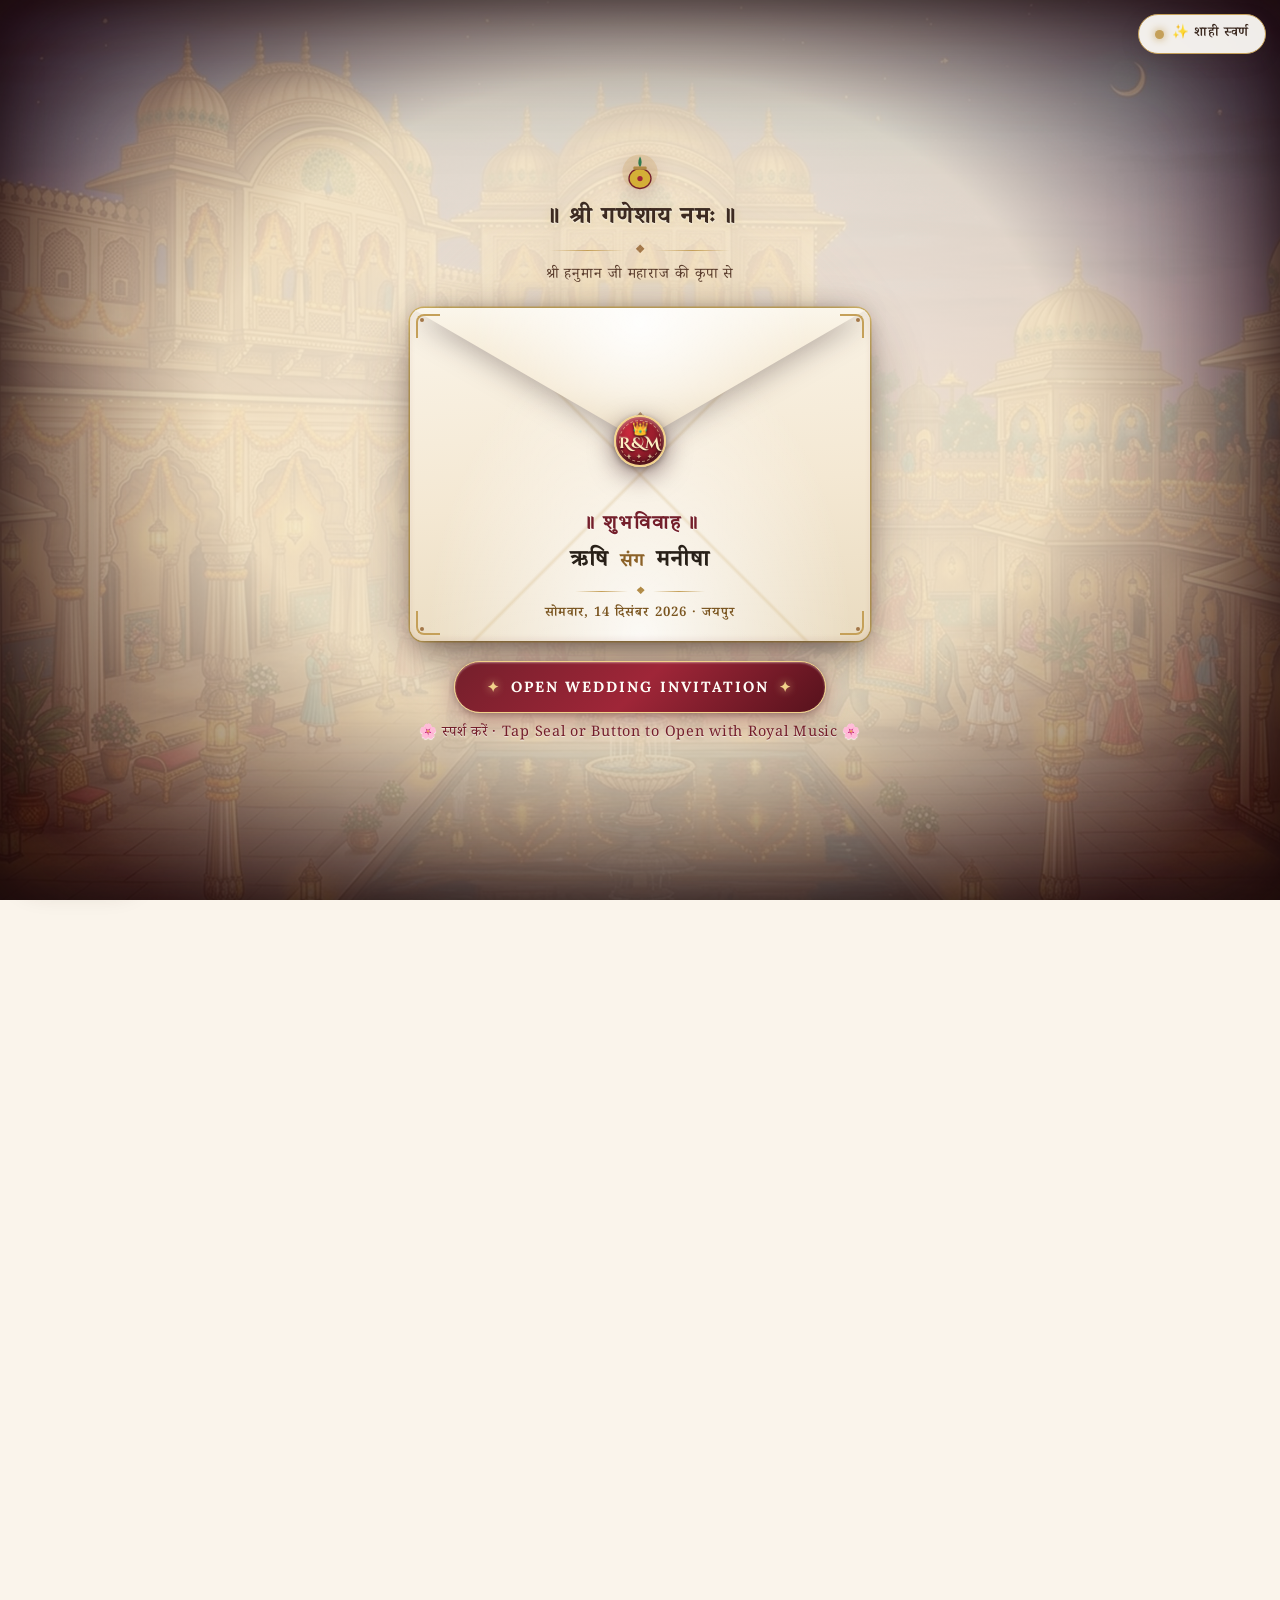
==== commit 4dbffde7: "Add text and card animations; smooth out mobile scrolling - New effects.js animation layer: letter-b" ====
--- a/index.html
+++ b/index.html
@@ -9,7 +9,7 @@
   <link rel="preconnect" href="https://fonts.googleapis.com">
   <link rel="preconnect" href="https://fonts.gstatic.com" crossorigin>
   <link href="https://fonts.googleapis.com/css2?family=Alex+Brush&family=Cinzel:wght@400;600;700;800&family=Cinzel+Decorative:wght@700&family=Cormorant+Garamond:ital,wght@0,400;0,600;0,700;1,400;1,600&family=Lora:ital,wght@0,400;0,500;0,600;1,400&family=Noto+Serif+Devanagari:wght@400;500;600;700&family=Tiro+Devanagari+Hindi:ital@0;1&display=swap" rel="stylesheet">
-  <link rel="stylesheet" href="styles.css?v=royal_v3">
+  <link rel="stylesheet" href="styles.css?v=fx1">
 </head>
 <body class="is-locked">
 
@@ -25,7 +25,7 @@
       </div>
       <p class="intro-mantra tiro">॥ श्री गणेशाय नमः ॥</p>
       <div class="intro-header-divider"><span></span><b>❖</b><span></span></div>
-      <p class="intro-subhead deva">श्री कल्याण राय जी महाराज की कृपा से</p>
+      <p class="intro-subhead deva">श्री हनुमान जी महाराज की कृपा से</p>
     </header>
 
     <!-- Royal Rajasthani Envelope Box -->
@@ -153,7 +153,7 @@
     <!-- ============ GANESHA ============ -->
     <section id="ganesh" class="screen ganesh">
       <div class="screen-bg">
-        <video class="screen-video" autoplay muted loop playsinline preload="metadata">
+        <video class="screen-video" muted loop playsinline preload="none">
           <source media="(orientation: portrait)" src="assets/ganesh-portrait.mp4" type="video/mp4">
           <source media="(orientation: landscape)" src="assets/ganesh-landscape.mp4" type="video/mp4">
           <source src="assets/ganesh.mp4" type="video/mp4">
@@ -184,7 +184,7 @@
     <!-- ============ INVITATION CARD ============ -->
     <section id="invite" class="screen invite">
       <div class="screen-bg">
-        <video class="screen-video" autoplay muted loop playsinline preload="metadata">
+        <video class="screen-video" muted loop playsinline preload="none">
           <source media="(orientation: portrait)" src="assets/invite-portrait.mp4" type="video/mp4">
           <source media="(orientation: landscape)" src="assets/invite-landscape.mp4" type="video/mp4">
           <source src="assets/invite.mp4" type="video/mp4">
@@ -222,7 +222,7 @@
     <!-- ============ BRIDE & GROOM ============ -->
     <section id="couple" class="screen couple">
       <div class="screen-bg">
-        <video class="screen-video" autoplay muted loop playsinline preload="metadata">
+        <video class="screen-video" muted loop playsinline preload="none">
           <source media="(orientation: portrait)" src="assets/couple-portrait.mp4" type="video/mp4">
           <source media="(orientation: landscape)" src="assets/couple-landscape.mp4" type="video/mp4">
           <source src="assets/couple.mp4" type="video/mp4">
@@ -243,7 +243,7 @@
         <div class="couple-grid">
           <figure class="person person--groom reveal">
             <div class="person-frame">
-              <video class="person-video" autoplay muted loop playsinline preload="metadata">
+              <video class="person-video" muted loop playsinline preload="none">
                 <source src="assets/groom.mp4" type="video/mp4">
               </video>
               <img src="assets/groom.webp" alt="Portrait of the groom Rishi in a royal Rajasthani safa and sherwani">
@@ -262,7 +262,7 @@
           </div>
           <figure class="person person--bride reveal">
             <div class="person-frame">
-              <video class="person-video" autoplay muted loop playsinline preload="metadata">
+              <video class="person-video" muted loop playsinline preload="none">
                 <source src="assets/bride.mp4" type="video/mp4">
               </video>
               <img src="assets/bride.webp" alt="Portrait of the bride Manisha in a red Rajasthani odhni and bridal jewellery">
@@ -283,7 +283,7 @@
     <!-- ============ COUNTDOWN ============ -->
     <section id="countdown" class="screen countdown">
       <div class="screen-bg">
-        <video class="screen-video" autoplay muted loop playsinline preload="metadata">
+        <video class="screen-video" muted loop playsinline preload="none">
           <source media="(orientation: portrait)" src="assets/countdown-portrait.mp4" type="video/mp4">
           <source media="(orientation: landscape)" src="assets/countdown-landscape.mp4" type="video/mp4">
           <source src="assets/countdown.mp4" type="video/mp4">
@@ -325,7 +325,7 @@
     <!-- ============ VENUE ============ -->
     <section id="venue" class="screen venue">
       <div class="screen-bg">
-        <video class="screen-video" autoplay muted loop playsinline preload="metadata">
+        <video class="screen-video" muted loop playsinline preload="none">
           <source media="(orientation: portrait)" src="assets/venue-portrait.mp4" type="video/mp4">
           <source media="(orientation: landscape)" src="assets/venue-landscape.mp4" type="video/mp4">
           <source src="assets/venue.mp4" type="video/mp4">
@@ -465,7 +465,8 @@
     </div>
   </div>
 
-  <script src="music.js?v=royal_v3"></script>
-  <script src="app.js?v=royal_v3"></script>
+  <script src="music.js?v=fx1"></script>
+  <script src="app.js?v=fx1"></script>
+  <script src="effects.js?v=fx1"></script>
 </body>
 </html>
--- a/styles.css
+++ b/styles.css
@@ -2297,3 +2297,104 @@
   .screen-bg img { transform: translateZ(0); }
   .reveal { transition-duration: .7s; }
 }
+
+/* =====================================================================
+   ROYAL ANIMATION LAYER (effects.js adds .fx on <html>; off for reduce-motion)
+   Transform/opacity only, so it stays smooth on phones.
+   ===================================================================== */
+
+/* ---- Letter / word reveal for headings & names ---- */
+.fx .w { display: inline-block; white-space: nowrap; }
+.fx .sp { display: inline-block; opacity: 0; transform: translateY(.55em) rotateX(-70deg); transform-origin: 50% 100%; }
+.fx .is-in .sp, .fx .footer.is-in .sp {
+  animation: fxLetter .8s cubic-bezier(.2,.8,.2,1) forwards, fxGlint 1.3s ease forwards;
+  animation-delay: calc(var(--d, 0s) + .2s), calc(var(--d, 0s) + .95s);
+}
+.fx .hero-in .hero-names .sp {
+  animation: fxLetter .9s cubic-bezier(.2,.8,.2,1) forwards, fxGlint 1.4s ease forwards;
+  animation-delay: calc(var(--d, 0s) + .9s), calc(var(--d, 0s) + 1.8s);
+}
+@keyframes fxLetter { to { opacity: 1; transform: none; } }
+@keyframes fxGlint { 45% { color: #F3CF7A; text-shadow: 0 0 16px rgba(255, 210, 120, .85), 0 0 2px rgba(255, 255, 255, .9); } }
+
+/* ---- Script lines look hand-written ---- */
+.fx .reveal .eyebrow-script, .fx .hero .h-script {
+  clip-path: inset(-30% 100% -30% -10%);
+  transition: clip-path 1.6s cubic-bezier(.6,.1,.3,1) .1s;
+}
+.fx .reveal.is-in .eyebrow-script, .fx .hero-in .hero .h-script { clip-path: inset(-30% -10% -30% -10%); }
+.fx .hero-in .hero .h-script { transition-delay: .5s; }
+
+/* ---- Dividers open from the centre, gem spins in ---- */
+.fx .reveal .divider span, .fx .reveal .card-p-divider span, .fx .card .c-sang span { transform: scaleX(0); transition: transform 1.2s cubic-bezier(.2,.8,.2,1) .45s; }
+.fx .reveal.is-in .divider span, .fx .reveal.is-in .card-p-divider span, .fx .card.is-in .c-sang span { transform: scaleX(1); }
+.fx .reveal .divider b, .fx .reveal .card-p-divider b { display: inline-block; opacity: 0; transform: rotate(-180deg) scale(.3); transition: transform .9s cubic-bezier(.3,1.5,.5,1) .35s, opacity .5s .35s; }
+.fx .reveal.is-in .divider b, .fx .reveal.is-in .card-p-divider b { opacity: 1; transform: none; }
+
+/* ---- Invitation card: each line appears in turn, names glow ---- */
+.fx .card.reveal .card-inner > * { opacity: 0; transform: translateY(16px); transition: opacity .7s ease, transform .8s cubic-bezier(.2,.8,.2,1); transition-delay: calc(.35s + var(--i, 0) * .09s); }
+.fx .card.reveal.is-in .card-inner > * { opacity: 1; transform: none; }
+.fx .card.is-in .card-kalash { animation: fxKalash 1.2s cubic-bezier(.3,1.4,.5,1) .3s both; }
+@keyframes fxKalash { from { opacity: 0; transform: translateY(-20px) scale(.5) rotate(-12deg); } }
+.fx .card.is-in .c-band { animation: fxBand 3.5s ease-in-out 2.2s infinite; }
+@keyframes fxBand { 50% { box-shadow: 0 0 22px rgba(197, 160, 89, .45); } }
+
+/* ---- Cards: staggered 3D lift-in ---- */
+.fx-card { position: relative; }
+.fx .fx-card.reveal, .fx .reveal .fx-card:not(.reveal) {
+  opacity: 0;
+  transform: perspective(1000px) translateY(46px) rotateX(14deg) scale(.95);
+  transition: opacity .9s ease, transform 1.1s cubic-bezier(.2,.8,.2,1), box-shadow .35s ease;
+  transition-delay: var(--delay, 0s);
+}
+.fx .fx-card.reveal.is-in, .fx .reveal.is-in .fx-card:not(.reveal) { opacity: 1; transform: none; }
+.fx .fx-card.fx-settled { transition: transform .25s ease, box-shadow .35s ease, opacity .3s ease; transition-delay: 0s; }
+@media (hover: hover) and (pointer: fine) {
+  .fx .fx-card.fx-settled:hover { transform: translateY(-6px); box-shadow: 0 26px 50px rgba(60, 42, 33, .18); }
+}
+.fx .couple-mono.is-in .monogram--ring { animation: fxRing 1.2s cubic-bezier(.3,1.5,.5,1) .4s both, fxRingGlow 3.2s ease-in-out 1.8s infinite; }
+@keyframes fxRing { from { opacity: 0; transform: scale(.3) rotate(-120deg); } }
+@keyframes fxRingGlow { 50% { box-shadow: 0 0 0 6px rgba(197, 160, 89, .18), 0 0 34px rgba(197, 160, 89, .55); } }
+
+/* event rows slide in after their card */
+.fx .royal-event-card .rec-item { opacity: 0; transform: translateX(-18px); transition: opacity .6s ease, transform .7s cubic-bezier(.2,.8,.2,1); transition-delay: calc(var(--delay, 0s) + .45s + var(--j, 0) * .12s); }
+.fx .royal-event-card.is-in .rec-item { opacity: 1; transform: none; }
+.fx .royal-event-card.is-in .rec-ico { animation: fxIco .9s cubic-bezier(.3,1.6,.5,1) both; animation-delay: calc(var(--delay, 0s) + .55s + var(--j, 0) * .12s); }
+@keyframes fxIco { from { transform: scale(0) rotate(-90deg); } }
+
+/* countdown tiles pop in; seconds tile breathes */
+.fx .cd-grid .cd-tile:not(.reveal) { transform: translateY(30px) scale(.85); }
+.fx .cd-grid.is-in .cd-tile:last-child { animation: fxBreath 2s ease-in-out 2s infinite; }
+@keyframes fxBreath { 50% { transform: scale(1.04); } }
+
+/* ---- Gold shine sweep (once on entry, again on hover) + cursor glare ---- */
+.fx-shine { position: absolute; inset: 0; border-radius: inherit; overflow: hidden; pointer-events: none; z-index: 4; }
+.fx-shine::before {
+  content: ''; position: absolute; top: -25%; bottom: -25%; left: 0; width: 42%;
+  background: linear-gradient(105deg, transparent 0%, rgba(255, 240, 205, 0) 20%, rgba(255, 233, 180, .55) 50%, rgba(255, 240, 205, 0) 80%, transparent 100%);
+  transform: translateX(-130%) skewX(-18deg);
+}
+.fx .is-in .fx-shine::before { animation: fxShine 1.6s ease calc(var(--delay, 0s) + .7s) 1 both; }
+@keyframes fxShine { to { transform: translateX(340%) skewX(-18deg); } }
+.fx-shine::after { content: ''; position: absolute; inset: 0; background: radial-gradient(circle at var(--mx, 50%) var(--my, 50%), rgba(255, 238, 195, .38), transparent 55%); opacity: 0; transition: opacity .35s; }
+@media (hover: hover) and (pointer: fine) {
+  .fx .fx-card.fx-settled:hover > .fx-shine::before { animation: fxShine2 1.1s ease 1 both; }
+  .fx .fx-card.fx-settled:hover > .fx-shine::after { opacity: 1; }
+}
+@keyframes fxShine2 { from { transform: translateX(-130%) skewX(-18deg); } to { transform: translateX(340%) skewX(-18deg); } }
+
+/* ---- Footer ---- */
+.fx .footer.reveal .monogram--ring { transform: scale(.4) rotate(-90deg); opacity: 0; transition: transform 1.2s cubic-bezier(.3,1.5,.5,1), opacity .8s; }
+.fx .footer.reveal.is-in .monogram--ring { transform: none; opacity: 1; }
+.fx .footer.reveal { transform: none; }
+
+/* ---- Gold scroll-progress thread ---- */
+.fx-progress { position: fixed; top: 0; left: 0; right: 0; height: 3px; z-index: 1100; transform-origin: 0 50%; transform: scaleX(0); pointer-events: none;
+  background: linear-gradient(90deg, #946B28, #E8C170, #B18A45); box-shadow: 0 0 8px rgba(197, 160, 89, .6); }
+body.is-locked .fx-progress { opacity: 0; }
+
+/* Phones: keep the effects but lighter */
+@media (max-width: 860px), (hover: none) {
+  .fx .fx-card.reveal, .fx .reveal .fx-card:not(.reveal) { transform: translateY(36px) scale(.97); }
+  .fx .sp { transform: translateY(.5em); }
+}
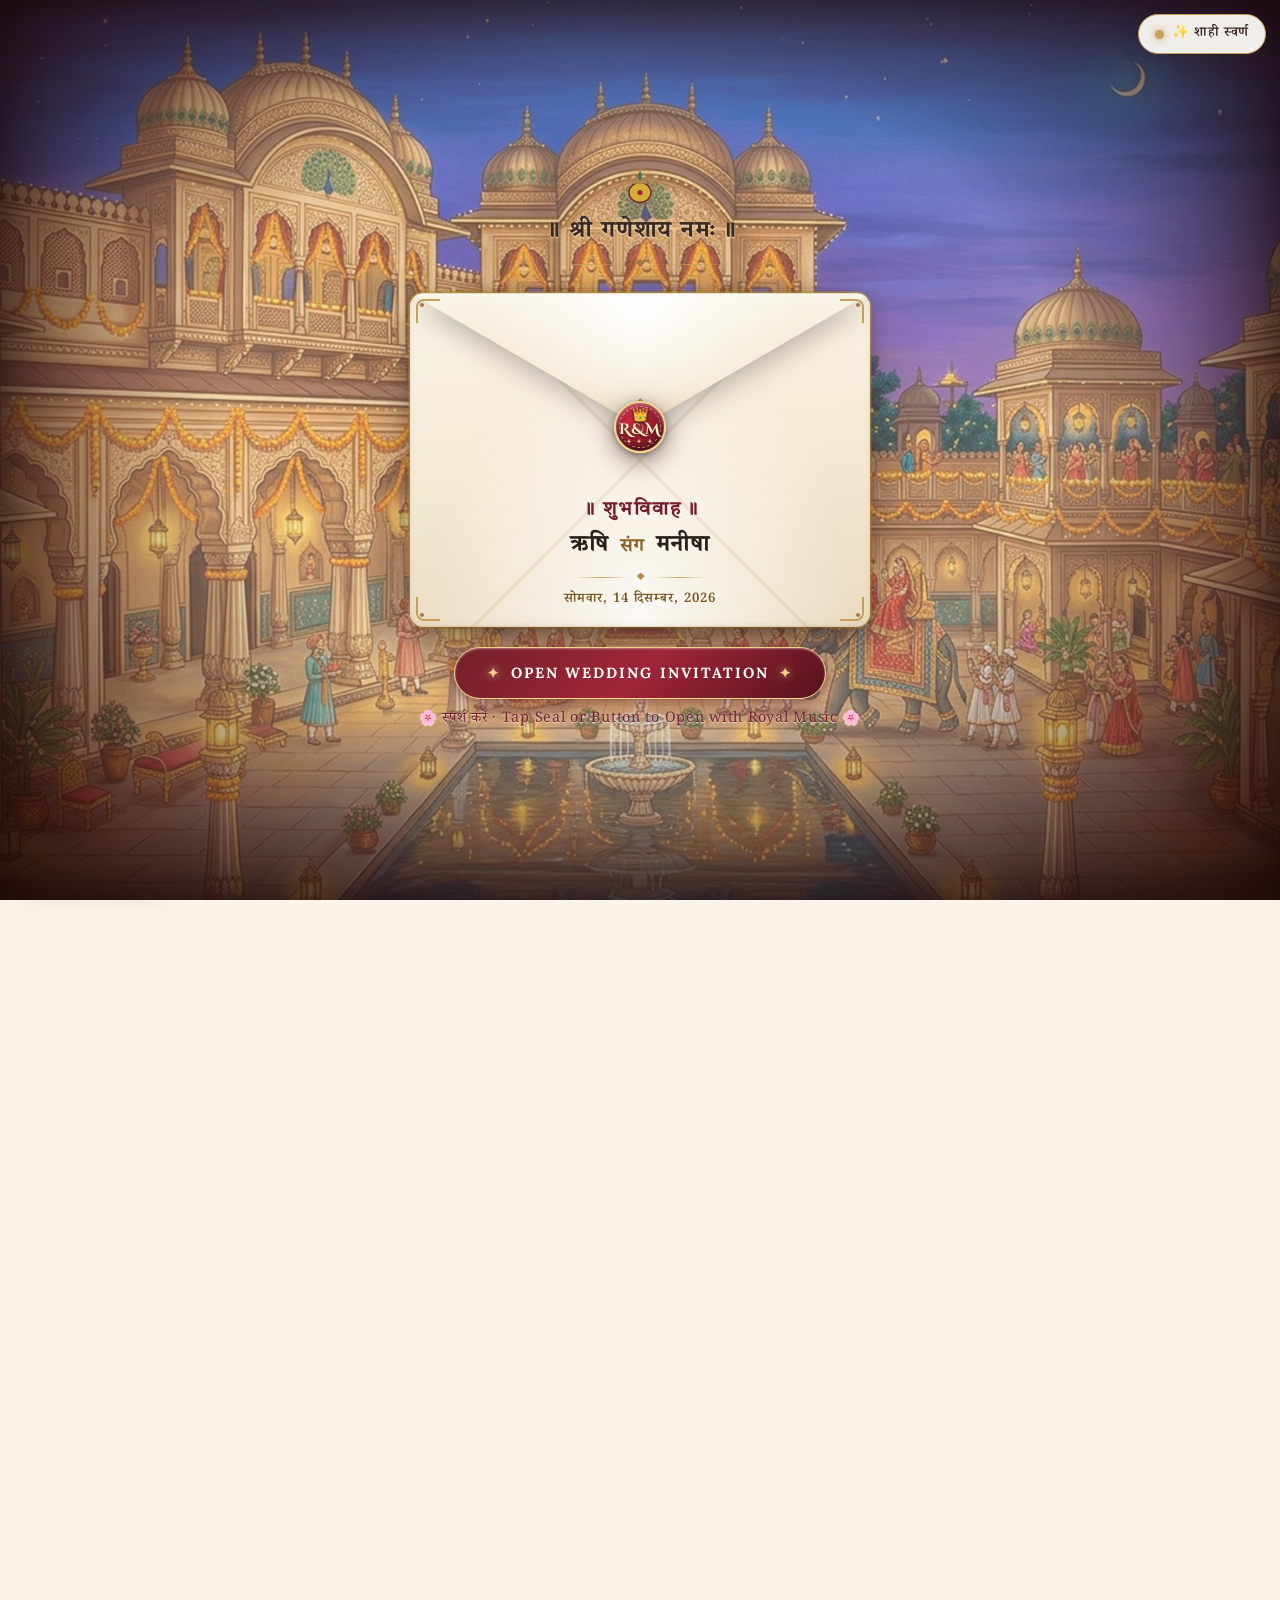
==== commit f724247b: "Remove missing video tags to eliminate 404 requests and optimize page load" ====
--- a/index.html
+++ b/index.html
@@ -3,13 +3,37 @@
 <head>
   <meta charset="UTF-8">
   <meta name="viewport" content="width=device-width, initial-scale=1.0, viewport-fit=cover">
-  <title>Rishi & Manisha · Shubh Vivah</title>
-  <meta name="description" content="ऋषि एवं मनीषा का शुभविवाह · सोमवार, 14 दिसंबर 2026 · जयपुर">
+  <title>Rishi & Manisha · Shubh Vivah | 14 December 2026</title>
+  <meta name="title" content="✨ ऋषि संग मनीषा · शुभविवाह निमंत्रण | Rishi & Manisha Wedding">
+  <meta name="description" content="॥ श्री गणेशाय नमः ॥ सादर आमंत्रित हैं हमारे शुभ विवाह समारोह में · सोमवार, 14 दिसम्बर, 2026 · जयपुर, राजस्थान · मिश्र एवं शर्मा परिवार">
   <meta name="theme-color" content="#FAF4EB">
+
+  <!-- Open Graph / Facebook / WhatsApp / Instagram -->
+  <meta property="og:type" content="website">
+  <meta property="og:title" content="✨ ऋषि संग मनीषा · शुभविवाह निमंत्रण | Rishi & Manisha">
+  <meta property="og:description" content="॥ श्री गणेशाय नमः ॥ सादर आमंत्रित हैं हमारे शुभ विवाह समारोह में · सोमवार, 14 दिसम्बर, 2026 · जयपुर, राजस्थान">
+  <meta property="og:image" content="assets/og-preview.jpg">
+  <meta property="og:image:secure_url" content="assets/og-preview.jpg">
+  <meta property="og:image:type" content="image/jpeg">
+  <meta property="og:image:width" content="1200">
+  <meta property="og:image:height" content="630">
+  <meta property="og:image:alt" content="Royal Rajasthani Wedding Invitation - Rishi & Manisha - 14 December 2026">
+  <meta property="og:locale" content="hi_IN">
+  <meta property="og:site_name" content="Rishi & Manisha Shubh Vivah">
+
+  <!-- Twitter / X -->
+  <meta name="twitter:card" content="summary_large_image">
+  <meta name="twitter:title" content="✨ ऋषि संग मनीषा · शुभविवाह निमंत्रण">
+  <meta name="twitter:description" content="॥ श्री गणेशाय नमः ॥ सादर आमंत्रित हैं हमारे शुभ विवाह समारोह में · सोमवार, 14 दिसम्बर, 2026 · जयपुर">
+  <meta name="twitter:image" content="assets/og-preview.jpg">
+  <meta name="twitter:image:alt" content="Rishi & Manisha Wedding Invitation">
+
+  <!-- WhatsApp & Social Card Thumbnail Fallback -->
+  <link rel="image_src" href="assets/og-preview.jpg">
   <link rel="preconnect" href="https://fonts.googleapis.com">
   <link rel="preconnect" href="https://fonts.gstatic.com" crossorigin>
   <link href="https://fonts.googleapis.com/css2?family=Alex+Brush&family=Cinzel:wght@400;600;700;800&family=Cinzel+Decorative:wght@700&family=Cormorant+Garamond:ital,wght@0,400;0,600;0,700;1,400;1,600&family=Lora:ital,wght@0,400;0,500;0,600;1,400&family=Noto+Serif+Devanagari:wght@400;500;600;700&family=Tiro+Devanagari+Hindi:ital@0;1&display=swap" rel="stylesheet">
-  <link rel="stylesheet" href="styles.css?v=fx1">
+  <link rel="stylesheet" href="styles.css?v=fx4">
 </head>
 <body class="is-locked">
 
@@ -25,7 +49,6 @@
       </div>
       <p class="intro-mantra tiro">॥ श्री गणेशाय नमः ॥</p>
       <div class="intro-header-divider"><span></span><b>❖</b><span></span></div>
-      <p class="intro-subhead deva">श्री हनुमान जी महाराज की कृपा से</p>
     </header>
 
     <!-- Royal Rajasthani Envelope Box -->
@@ -54,8 +77,8 @@
             <div class="letter-monogram"><span>R</span><i>&amp;</i><span>M</span></div>
             <h2 class="letter-couple">RISHI <em>&amp;</em> MANISHA</h2>
             <div class="letter-divider"><span></span><b>❖</b><span></span></div>
-            <p class="letter-date deva">सोमवार, 14 दिसंबर, 2026</p>
-            <p class="letter-loc">जयपुर, राजस्थान</p>
+            <p class="letter-date deva">सोमवार, 14 दिसम्बर, 2026</p>
+            <p class="letter-loc deva">मिश्र परिवार का स्नेहभरा निमंत्रण</p>
           </div>
         </div>
       </div>
@@ -66,7 +89,7 @@
           <p class="pocket-shubh tiro">॥ शुभविवाह ॥</p>
           <h3 class="pocket-couple tiro">ऋषि <em>संग</em> मनीषा</h3>
           <div class="pocket-divider"><span></span><b>❖</b><span></span></div>
-          <p class="pocket-auspicious deva">सोमवार, 14 दिसंबर 2026 · जयपुर</p>
+          <p class="pocket-auspicious deva">सोमवार, 14 दिसम्बर, 2026</p>
         </div>
       </div>
 
@@ -118,6 +141,7 @@
     </button>
     <div class="music-bars" aria-hidden="true"><i></i><i></i><i></i><i></i></div>
     <button class="music-mute" id="muteBtn" aria-label="Mute" title="Mute / Unmute">🔊</button>
+    <button class="music-mute auto-btn" id="autoBtn" aria-label="Pause auto scroll" aria-pressed="true" title="Auto Scroll On / Off">⏬</button>
   </div>
 
   <main id="main">
@@ -125,11 +149,6 @@
     <!-- ============ HERO ============ -->
     <section id="hero" class="screen hero">
       <div class="screen-bg hero-bg" id="heroBg">
-        <video class="screen-video" autoplay muted loop playsinline preload="auto">
-          <source media="(orientation: portrait)" src="assets/hero-portrait.mp4" type="video/mp4">
-          <source media="(orientation: landscape)" src="assets/hero-landscape.mp4" type="video/mp4">
-          <source src="assets/hero.mp4" type="video/mp4">
-        </video>
         <picture class="screen-pic">
           <source media="(orientation: portrait)" srcset="assets/hero-portrait.jpg">
           <source media="(orientation: landscape)" srcset="assets/hero-landscape.jpg">
@@ -141,9 +160,9 @@
         <p class="h-line deva hero-mantra">|| ॐ श्री गणेशाय नमः ||</p>
         <div class="h-line monogram"><span>R</span><i>&amp;</i><span>M</span></div>
         <h1 class="h-line hero-names">RISHI <em>&amp;</em> MANISHA</h1>
-        <p class="hero-subtitle">ARE GETTING MARRIED</p>
+        <p class="hero-subtitle deva">॥ शुभविवाह ॥</p>
         <div class="h-line divider"><span></span><b>❖</b><span></span></div>
-        <p class="h-line deva hero-date">सोमवार, 14 दिसंबर, 2026</p>
+        <p class="h-line deva hero-date">सोमवार, 14 दिसम्बर, 2026</p>
       </div>
       <img class="feather feather--l" id="featherL" src="assets/peacock-feather.svg" alt="" aria-hidden="true">
       <img class="feather feather--r" id="featherR" src="assets/peacock-feather.svg" alt="" aria-hidden="true">
@@ -153,11 +172,6 @@
     <!-- ============ GANESHA ============ -->
     <section id="ganesh" class="screen ganesh">
       <div class="screen-bg">
-        <video class="screen-video" muted loop playsinline preload="none">
-          <source media="(orientation: portrait)" src="assets/ganesh-portrait.mp4" type="video/mp4">
-          <source media="(orientation: landscape)" src="assets/ganesh-landscape.mp4" type="video/mp4">
-          <source src="assets/ganesh.mp4" type="video/mp4">
-        </video>
         <picture class="screen-pic">
           <source media="(orientation: portrait)" srcset="assets/ganesh-portrait.jpg">
           <source media="(orientation: landscape)" srcset="assets/ganesh-landscape.jpg">
@@ -184,11 +198,6 @@
     <!-- ============ INVITATION CARD ============ -->
     <section id="invite" class="screen invite">
       <div class="screen-bg">
-        <video class="screen-video" muted loop playsinline preload="none">
-          <source media="(orientation: portrait)" src="assets/invite-portrait.mp4" type="video/mp4">
-          <source media="(orientation: landscape)" src="assets/invite-landscape.mp4" type="video/mp4">
-          <source src="assets/invite.mp4" type="video/mp4">
-        </video>
         <picture class="screen-pic">
           <source media="(orientation: portrait)" srcset="assets/invite-portrait.jpg">
           <source media="(orientation: landscape)" srcset="assets/invite-landscape.jpg">
@@ -206,15 +215,24 @@
           <p class="c-sm">अपने सुपौत्र</p>
           <p class="c-name tiro">आयुष्मान ऋषि</p>
           <p class="c-par">(सुपुत्र श्रीमती ममता देवी एवं पं. श्री राजेन्द्र कुमार मिश्र)</p>
-          <p class="c-sm">निवासी - जयपुर</p>
+          <p class="c-sm">निवासी-जयपुर (छितौली वाले)</p>
           <p class="c-sang tiro"><span></span>संग<span></span></p>
           <p class="c-name tiro">आयुष्मती मनीषा</p>
           <p class="c-par">(सुपौत्री श्रीमती गीता देवी एवं स्व. श्री भोलाराम शर्मा)</p>
-          <p class="c-par">(सुपुत्री श्रीमती संगीता देवी एवं श्री रामचरण शर्मा)</p>
-          <p class="c-sm">निवासी - शिवाजी नगर (जयपुर)</p>
+          <p class="c-par">(सुपुत्री श्रीमती सावित्री देवी एवं श्री रामचरण शर्मा)</p>
+          <p class="c-sm">निवासी-शिवाजी नगर, जयपुर (सलौना वाले, गंगापुर सिटी)</p>
           <p class="c-sm">के</p>
           <p class="c-band tiro">|| मंगल परिणय-सूत्र-बन्धन ||</p>
           <p class="c-body">की मधुर बेला पर वर-वधू को स्नेहिल आशीर्वाद प्रदान करने हेतु आपको सादर आमंत्रित करते हैं।</p>
+          <div class="c-en">
+            <p>By the infinite grace of the Almighty,<br><b>Smt. Vidya Devi &amp; Late Pt. Shri Munnalal Mishra</b><br>cordially invite you on the auspicious occasion of the<br><b>Mangal Parinay-Sutra-Bandhan</b> of their grandson</p>
+            <p class="c-en-name">Ayushman Rishi</p>
+            <p>(Son of Smt. Mamta Devi &amp; Pt. Shri Rajendra Kumar Mishra)<br>Resident of Jaipur (Chhitauli wale)</p>
+            <p class="c-en-sang">with</p>
+            <p class="c-en-name">Ayushmati Manisha</p>
+            <p>(Granddaughter of Smt. Geeta Devi &amp; Late Shri Bholaram Sharma)<br>(Daughter of Smt. Savitri Devi &amp; Shri Ramcharan Sharma)<br>Resident of Shivaji Nagar, Jaipur (Salauna wale, Gangapur City)</p>
+            <p>to bless the bride and groom with your affection.</p>
+          </div>
         </div>
       </article>
     </section>
@@ -222,11 +240,6 @@
     <!-- ============ BRIDE & GROOM ============ -->
     <section id="couple" class="screen couple">
       <div class="screen-bg">
-        <video class="screen-video" muted loop playsinline preload="none">
-          <source media="(orientation: portrait)" src="assets/couple-portrait.mp4" type="video/mp4">
-          <source media="(orientation: landscape)" src="assets/couple-landscape.mp4" type="video/mp4">
-          <source src="assets/couple.mp4" type="video/mp4">
-        </video>
         <picture class="screen-pic">
           <source media="(orientation: portrait)" srcset="assets/couple-portrait.jpg">
           <source media="(orientation: landscape)" srcset="assets/couple-landscape.jpg">
@@ -243,18 +256,14 @@
         <div class="couple-grid">
           <figure class="person person--groom reveal">
             <div class="person-frame">
-              <video class="person-video" muted loop playsinline preload="none">
-                <source src="assets/groom.mp4" type="video/mp4">
-              </video>
               <img src="assets/groom.webp" alt="Portrait of the groom Rishi in a royal Rajasthani safa and sherwani">
             </div>
             <figcaption>
               <span class="role">THE GROOM · वर</span>
               <h3 class="tiro">आयुष्मान ऋषि</h3>
-              <p class="card-quote">"In her warmth and grace, I found my lifelong home."</p>
               <div class="card-p-divider"><span></span><b>❖</b><span></span></div>
               <p class="deva parents">सुपुत्र श्रीमती ममता देवी एवं<br>पं. श्री राजेन्द्र कुमार मिश्र</p>
-              <p class="loc">📍 <span class="deva">जयपुर</span></p>
+              <p class="loc">📍 <span class="deva">निवासी-जयपुर (छितौली वाले)</span></p>
             </figcaption>
           </figure>
           <div class="couple-mono reveal" aria-hidden="true">
@@ -262,18 +271,14 @@
           </div>
           <figure class="person person--bride reveal">
             <div class="person-frame">
-              <video class="person-video" muted loop playsinline preload="none">
-                <source src="assets/bride.mp4" type="video/mp4">
-              </video>
               <img src="assets/bride.webp" alt="Portrait of the bride Manisha in a red Rajasthani odhni and bridal jewellery">
             </div>
             <figcaption>
               <span class="role">THE BRIDE · वधू</span>
               <h3 class="tiro">आयुष्मती मनीषा</h3>
-              <p class="card-quote">"In his gentle presence, I found my forever anchor."</p>
               <div class="card-p-divider"><span></span><b>❖</b><span></span></div>
-              <p class="deva parents">सुपुत्री श्रीमती गीता देवी एवं स्व. श्री भोलाराम शर्मा<br>श्रीमती संगीता देवी एवं श्री रामचरण शर्मा</p>
-              <p class="loc">📍 <span class="deva">शिवाजी नगर, जयपुर</span></p>
+              <p class="deva parents">सुपौत्री श्रीमती गीता देवी एवं स्व. श्री भोलाराम शर्मा<br>सुपुत्री श्रीमती सावित्री देवी एवं श्री रामचरण शर्मा</p>
+              <p class="loc">📍 <span class="deva">निवासी-शिवाजी नगर, जयपुर (सलौना वाले, गंगापुर सिटी)</span></p>
             </figcaption>
           </figure>
         </div>
@@ -283,11 +288,6 @@
     <!-- ============ COUNTDOWN ============ -->
     <section id="countdown" class="screen countdown">
       <div class="screen-bg">
-        <video class="screen-video" muted loop playsinline preload="none">
-          <source media="(orientation: portrait)" src="assets/countdown-portrait.mp4" type="video/mp4">
-          <source media="(orientation: landscape)" src="assets/countdown-landscape.mp4" type="video/mp4">
-          <source src="assets/countdown.mp4" type="video/mp4">
-        </video>
         <picture class="screen-pic">
           <source media="(orientation: portrait)" srcset="assets/countdown-portrait.jpg">
           <source media="(orientation: landscape)" srcset="assets/countdown-landscape.jpg">
@@ -299,7 +299,7 @@
           <p class="eyebrow-script">Counting the days</p>
           <h2 class="cd-title">COUNT DOWN</h2>
           <div class="divider"><span></span><b>❖</b><span></span></div>
-          <p class="deva sub">सोमवार, 14 दिसंबर 2026</p>
+          <p class="deva sub">सोमवार, 14 दिसम्बर, 2026</p>
         </header>
         <div class="cd-grid reveal" id="cd" role="timer" aria-live="off">
           <div class="cd-tile"><b id="cdD">00</b><span>Days<i class="deva">दिन</i></span></div>
@@ -325,11 +325,6 @@
     <!-- ============ VENUE ============ -->
     <section id="venue" class="screen venue">
       <div class="screen-bg">
-        <video class="screen-video" muted loop playsinline preload="none">
-          <source media="(orientation: portrait)" src="assets/venue-portrait.mp4" type="video/mp4">
-          <source media="(orientation: landscape)" src="assets/venue-landscape.mp4" type="video/mp4">
-          <source src="assets/venue.mp4" type="video/mp4">
-        </video>
         <picture class="screen-pic">
           <source media="(orientation: portrait)" srcset="assets/venue-portrait.jpg">
           <source media="(orientation: landscape)" srcset="assets/venue-landscape.jpg">
@@ -338,9 +333,10 @@
       </div>
       <div class="venue-wrap">
         <article class="venue-card reveal">
-          <p class="eyebrow-script">Our Venue</p>
-          <h2 class="tiro venue-name">ॐ राधिका मैरिज गार्डन</h2>
-          <p class="deva venue-addr"><span class="pin">📍</span> मार्बल मंडी चौराहा, कालवाड़ रोड, जयपुर।</p>
+          <p class="deva venue-label">प्रीतिभोज स्थल :</p>
+          <h2 class="tiro venue-name">"ॐ राधिका मैरिज गार्डन"</h2>
+          <p class="deva venue-addr"><span class="pin">📍</span> मार्बल मण्डी चौराहा, कालवाड़ रोड, जयपुर</p>
+          <p class="venue-en">Preetibhoj Venue: <b>"Om Radhika Marriage Garden"</b><br>Marble Mandi Chauraha, Kalwar Road, Jaipur</p>
           <div class="map">
             <iframe title="Map: Om Radhika Marriage Garden, Kalwar Road, Jaipur" loading="lazy" referrerpolicy="no-referrer-when-downgrade"
               src="https://maps.google.com/maps?q=Om%20Radhika%20Marriage%20Garden%2C%20Marble%20Mandi%20Chauraha%2C%20Kalwar%20Road%2C%20Jaipur&z=15&output=embed"></iframe>
@@ -354,10 +350,10 @@
           <div class="baraat-icon" aria-hidden="true">
             <svg viewBox="0 0 64 64"><ellipse cx="32" cy="20" rx="20" ry="7" fill="#C5A15D" stroke="#741F2B" stroke-width="1.5"/><path d="M12 20 v22 c0 4 9 7 20 7 s20-3 20-7 V20" fill="#9F2638" stroke="#741F2B" stroke-width="1.5"/><path d="M12 24 L52 40 M52 24 L12 40" stroke="#E8D5A7" stroke-width="2"/><path d="M8 8 l12 10 M56 8 l-12 10" stroke="#282018" stroke-width="2.5" stroke-linecap="round"/></svg>
           </div>
-          <p class="eyebrow-script">Baraat Departure</p>
           <h3 class="tiro">श्री बालाजी बाग मैरिज गार्डन</h3>
-          <p class="deva venue-addr">नृसिंह विहार, डी.जी. फार्म के पास।</p>
-          <p class="baraat-time"><b>14 December 2026 · 3:00 PM</b><br><span class="deva">बारात निकासी (निवास स्थान से)</span></p>
+          <p class="deva venue-addr">नृसिंह विहार, डी.जी. फार्म</p>
+          <p class="deva baraat-note"><b>नोट :</b> बारात दि. 14 दिसम्बर, 2026 को निवास स्थान से दोपहर 2:15 बजे रवाना होकर तत्कालेश्वर महादेव मंदिर पहुँचेगी एवं वहाँ से सजकर श्री बालाजी बाग मैरिज गार्डन, नृसिंह विहार, डी.जी. फार्म के लिए प्रस्थान करेगी।</p>
+          <p class="venue-en"><b>Shri Balaji Bagh Marriage Garden</b>, Nrisingh Vihar, D.G. Farm<br><b>Note:</b> On 14 December 2026, the Baraat will depart from the residence at 2:15 PM, reach Tatkaleshwar Mahadev Mandir, and after getting ready there, proceed to Shri Balaji Bagh Marriage Garden, Nrisingh Vihar, D.G. Farm.</p>
           <a class="btn btn--line" target="_blank" rel="noopener" href="https://www.google.com/maps/dir/?api=1&destination=Shri%20Balaji%20Bagh%20Marriage%20Garden%2C%20Nrisingh%20Vihar%2C%20Jaipur">Get Directions</a>
         </article>
       </div>
@@ -384,22 +380,27 @@
       <div class="contact-grid">
         <article class="gcard reveal">
           <h3 class="tiro">प्रेषक</h3>
+          <p class="gcard-en">Sender · Pt. Babulal Mishra · Pt. Rajendra Kumar Mishra · Pt. Vishnu Mishra<br>Plot No. 62, Sanjay Nagar, Niwaru Road, Jhotwara, Jaipur</p>
           <ul class="deva names">
             <li>पं. बाबूलाल मिश्र</li>
             <li>पं. राजेन्द्र कुमार मिश्र</li>
             <li>पं. विष्णु मिश्र</li>
           </ul>
-          <p class="deva addr">प्लॉट नं. 62, संजय नगर, निवारू रोड, झोटवाड़ा, जयपुर।</p>
+          <p class="deva addr">प्लॉट नं. 62, संजय नगर<br>निवारू रोड, झोटवाड़ा, जयपुर</p>
           <div class="phones">
             <div class="phone"><span>94603 85222</span><a class="chip" href="tel:+919460385222">📞 Call</a><a class="chip chip--wa" target="_blank" rel="noopener" href="https://wa.me/919460385222">WhatsApp</a></div>
             <div class="phone"><span>77429 07042</span><a class="chip" href="tel:+917742907042">📞 Call</a><a class="chip chip--wa" target="_blank" rel="noopener" href="https://wa.me/917742907042">WhatsApp</a></div>
+            <div class="phone"><span>88904 73510</span><a class="chip" href="tel:+918890473510">📞 Call</a><a class="chip chip--wa" target="_blank" rel="noopener" href="https://wa.me/918890473510">WhatsApp</a></div>
           </div>
         </article>
         <article class="gcard reveal">
           <h3 class="tiro">प्रतिष्ठान</h3>
+          <p class="gcard-en">Business · Munnalal Rajendra Kumar Mishra, 2115, Khajane Walon Ka Rasta, Jaipur · Vinayak Electricals</p>
           <div class="biz">
             <p class="deva biz-name">मुन्नालाल राजेन्द्र कुमार मिश्र</p>
-            <p class="deva addr">2115, खजानें वालों का रास्ता, जयपुर।</p>
+            <p class="deva addr">2115, खजाने वालों का रास्ता, जयपुर</p>
+            <div class="phone"><span>94603 85222</span><a class="chip" href="tel:+919460385222">📞 Call</a><a class="chip chip--wa" target="_blank" rel="noopener" href="https://wa.me/919460385222">WhatsApp</a></div>
+            <div class="phone"><span>77429 07042</span><a class="chip" href="tel:+917742907042">📞 Call</a><a class="chip chip--wa" target="_blank" rel="noopener" href="https://wa.me/917742907042">WhatsApp</a></div>
           </div>
           <div class="biz">
             <p class="deva biz-name">विनायक इलेक्ट्रिकल्स</p>
@@ -447,8 +448,8 @@
     <footer class="footer">
       <div class="monogram monogram--ring"><span>R</span><i>&amp;</i><span>M</span></div>
       <p class="foot-names">Rishi &amp; Manisha</p>
-      <p class="deva">14 दिसंबर 2026 · जयपुर</p>
-      <p class="foot-small deva">आपके आगमन की प्रतीक्षा में — समस्त मिश्र परिवार</p>
+      <p class="deva">सोमवार, 14 दिसम्बर, 2026</p>
+      <p class="foot-small deva">मिश्र परिवार का स्नेहभरा निमंत्रण</p>
     </footer>
   </main>
 
@@ -466,7 +467,7 @@
   </div>
 
   <script src="music.js?v=fx1"></script>
-  <script src="app.js?v=fx1"></script>
-  <script src="effects.js?v=fx1"></script>
+  <script src="app.js?v=fx4"></script>
+  <script src="effects.js?v=fx4"></script>
 </body>
 </html>
--- a/styles.css
+++ b/styles.css
@@ -251,17 +251,19 @@
   object-position: center;
   display: block;
 }
-/* Warm golden radial glow over backgrounds instead of dark green */
+/* Backgrounds: clear, crisp & fully visible with no faded milky wash */
 .screen-bg::after {
   content: '';
   position: absolute;
   inset: 0;
-  background: radial-gradient(circle at center, rgba(250, 244, 235, 0.22) 0%, rgba(245, 235, 215, 0.72) 100%);
+  background: none;
+  display: none;
   z-index: 1;
   pointer-events: none;
 }
 [data-theme="ruby"] .screen-bg::after {
-  background: radial-gradient(circle at center, rgba(255, 249, 233, 0.22) 0%, rgba(116, 31, 43, 0.35) 100%);
+  background: none;
+  display: none;
 }
 .screen-bg .screen-video {
   position: absolute; inset: 0; width: 100%; height: 100%; object-fit: cover; object-position: center;
@@ -290,7 +292,7 @@
   position: absolute;
   inset: 0;
   background:
-    radial-gradient(ellipse at 50% 45%, rgba(255, 248, 235, 0.94) 0%, rgba(246, 235, 212, 0.90) 45%, rgba(55, 25, 20, 0.78) 85%, rgba(26, 12, 10, 0.96) 100%),
+    radial-gradient(ellipse at 50% 45%, rgba(255, 248, 235, 0.20) 0%, rgba(246, 235, 212, 0.35) 45%, rgba(55, 25, 20, 0.75) 85%, rgba(26, 12, 10, 0.95) 100%),
     url('assets/hero-landscape.jpg') center center / cover no-repeat;
   filter: saturate(1.15) brightness(0.98);
   transform: scale(1.04);
@@ -2307,11 +2309,11 @@
 .fx .w { display: inline-block; white-space: nowrap; }
 .fx .sp { display: inline-block; opacity: 0; transform: translateY(.55em) rotateX(-70deg); transform-origin: 50% 100%; }
 .fx .is-in .sp, .fx .footer.is-in .sp {
-  animation: fxLetter .8s cubic-bezier(.2,.8,.2,1) forwards, fxGlint 1.3s ease forwards;
-  animation-delay: calc(var(--d, 0s) + .2s), calc(var(--d, 0s) + .95s);
+  animation: fxLetter 1.2s cubic-bezier(.2,.8,.2,1) forwards, fxGlint 1.8s ease forwards;
+  animation-delay: calc(var(--d, 0s) + .3s), calc(var(--d, 0s) + 1.4s);
 }
 .fx .hero-in .hero-names .sp {
-  animation: fxLetter .9s cubic-bezier(.2,.8,.2,1) forwards, fxGlint 1.4s ease forwards;
+  animation: fxLetter 1.3s cubic-bezier(.2,.8,.2,1) forwards, fxGlint 1.9s ease forwards;
   animation-delay: calc(var(--d, 0s) + .9s), calc(var(--d, 0s) + 1.8s);
 }
 @keyframes fxLetter { to { opacity: 1; transform: none; } }
@@ -2320,7 +2322,7 @@
 /* ---- Script lines look hand-written ---- */
 .fx .reveal .eyebrow-script, .fx .hero .h-script {
   clip-path: inset(-30% 100% -30% -10%);
-  transition: clip-path 1.6s cubic-bezier(.6,.1,.3,1) .1s;
+  transition: clip-path 2.4s cubic-bezier(.6,.1,.3,1) .15s;
 }
 .fx .reveal.is-in .eyebrow-script, .fx .hero-in .hero .h-script { clip-path: inset(-30% -10% -30% -10%); }
 .fx .hero-in .hero .h-script { transition-delay: .5s; }
@@ -2332,7 +2334,7 @@
 .fx .reveal.is-in .divider b, .fx .reveal.is-in .card-p-divider b { opacity: 1; transform: none; }
 
 /* ---- Invitation card: each line appears in turn, names glow ---- */
-.fx .card.reveal .card-inner > * { opacity: 0; transform: translateY(16px); transition: opacity .7s ease, transform .8s cubic-bezier(.2,.8,.2,1); transition-delay: calc(.35s + var(--i, 0) * .09s); }
+.fx .card.reveal .card-inner > * { opacity: 0; transform: translateY(16px); transition: opacity 1.1s ease, transform 1.2s cubic-bezier(.2,.8,.2,1); transition-delay: calc(.5s + var(--i, 0) * .15s); }
 .fx .card.reveal.is-in .card-inner > * { opacity: 1; transform: none; }
 .fx .card.is-in .card-kalash { animation: fxKalash 1.2s cubic-bezier(.3,1.4,.5,1) .3s both; }
 @keyframes fxKalash { from { opacity: 0; transform: translateY(-20px) scale(.5) rotate(-12deg); } }
@@ -2357,7 +2359,7 @@
 @keyframes fxRingGlow { 50% { box-shadow: 0 0 0 6px rgba(197, 160, 89, .18), 0 0 34px rgba(197, 160, 89, .55); } }
 
 /* event rows slide in after their card */
-.fx .royal-event-card .rec-item { opacity: 0; transform: translateX(-18px); transition: opacity .6s ease, transform .7s cubic-bezier(.2,.8,.2,1); transition-delay: calc(var(--delay, 0s) + .45s + var(--j, 0) * .12s); }
+.fx .royal-event-card .rec-item { opacity: 0; transform: translateX(-18px); transition: opacity .9s ease, transform 1.05s cubic-bezier(.2,.8,.2,1); transition-delay: calc(var(--delay, 0s) + .6s + var(--j, 0) * .18s); }
 .fx .royal-event-card.is-in .rec-item { opacity: 1; transform: none; }
 .fx .royal-event-card.is-in .rec-ico { animation: fxIco .9s cubic-bezier(.3,1.6,.5,1) both; animation-delay: calc(var(--delay, 0s) + .55s + var(--j, 0) * .12s); }
 @keyframes fxIco { from { transform: scale(0) rotate(-90deg); } }
@@ -2398,3 +2400,14 @@
   .fx .fx-card.reveal, .fx .reveal .fx-card:not(.reveal) { transform: translateY(36px) scale(.97); }
   .fx .sp { transform: translateY(.5em); }
 }
+
+/* Card-exact labels */
+.venue-label { color: var(--maroon); font-size: 1rem; margin: 0 0 4px; }
+.baraat-note { margin: 10px 0 4px; color: var(--maroon); font-size: .95rem; line-height: 1.7; }
+.c-en { margin-top: 18px; padding-top: 14px; border-top: 1px solid rgba(177,138,69,.4); font-family: var(--f-body); font-size: .92rem; line-height: 1.6; }
+.c-en p { margin: 6px 0; }
+.c-en-name { font-family: var(--f-en); font-size: 1.15rem; letter-spacing: .06em; color: var(--maroon); }
+.c-en-sang { font-style: italic; }
+.venue-en, .gcard-en, .fam-en { font-family: var(--f-body); font-size: .9rem; line-height: 1.6; opacity: .9; margin: 8px 0; }
+.fam-en { font-style: italic; margin-top: -4px; }
+.auto-btn.is-off { opacity: .55; }
